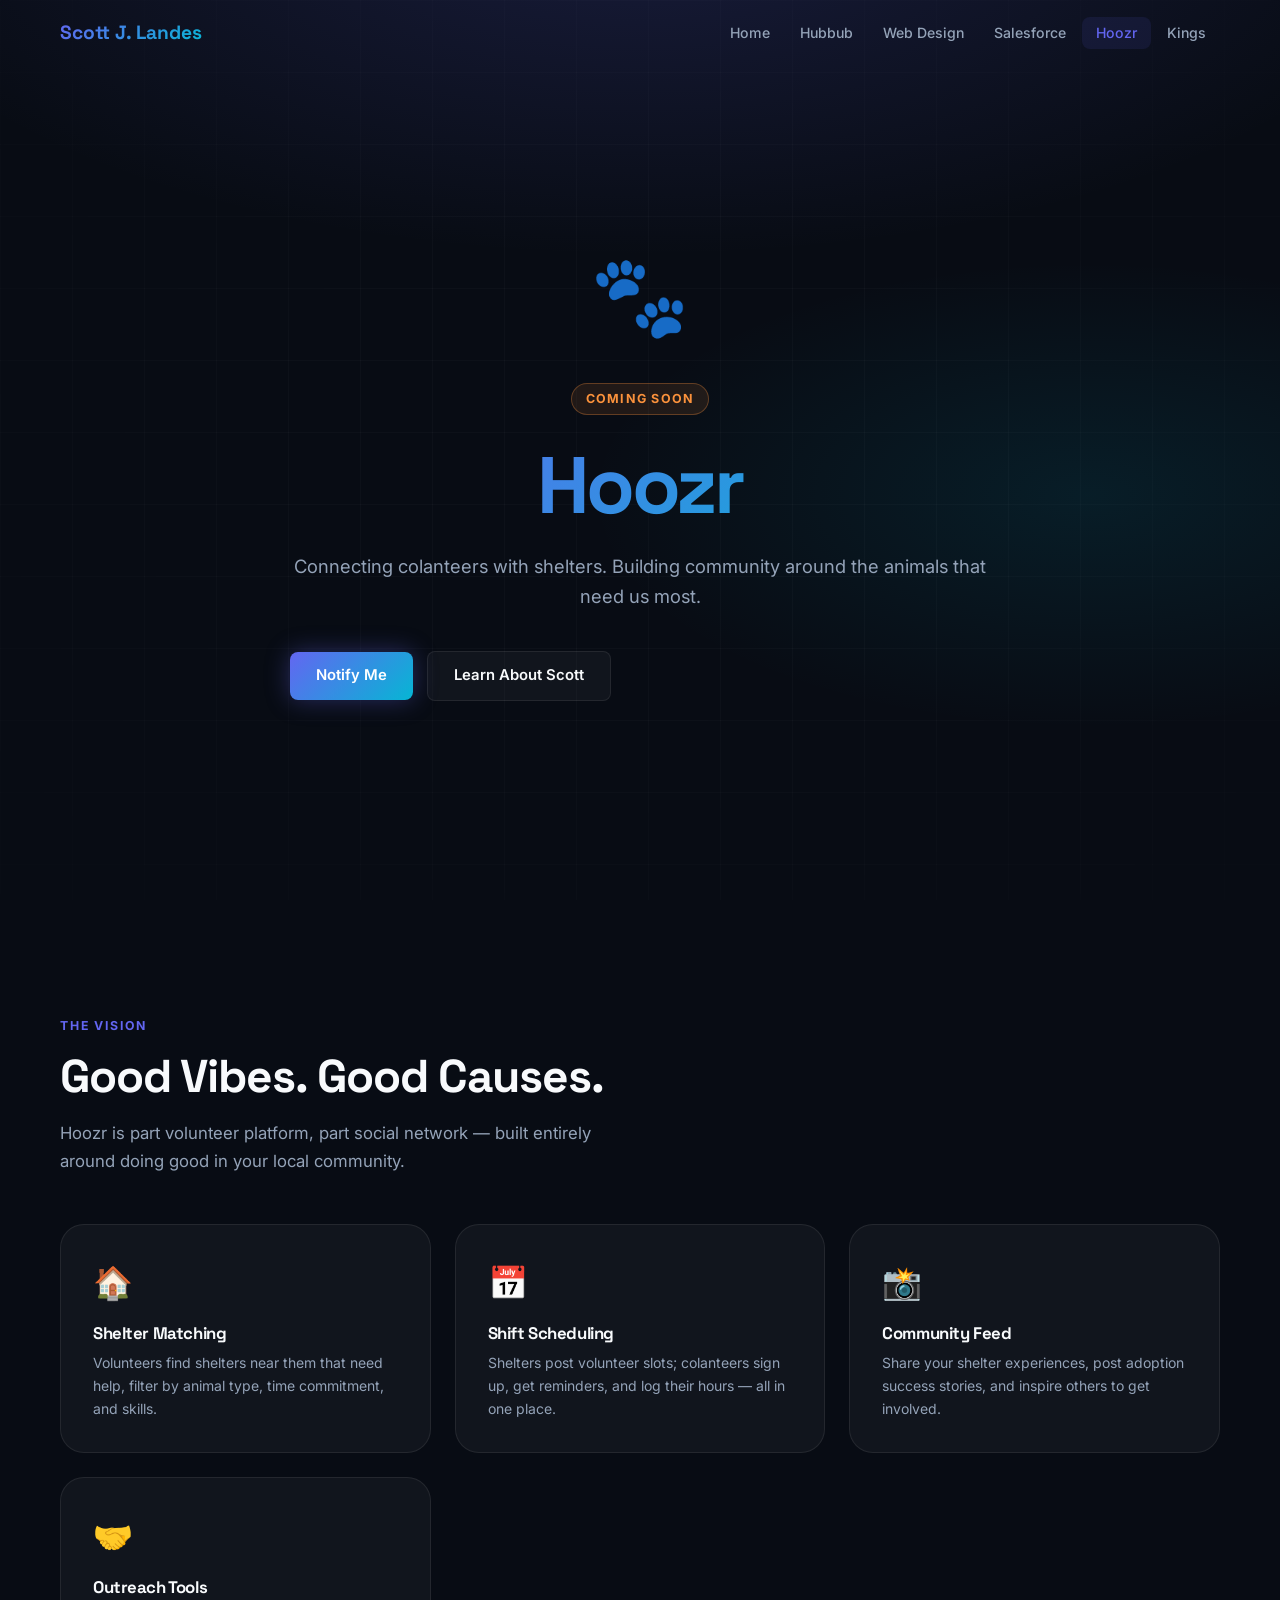
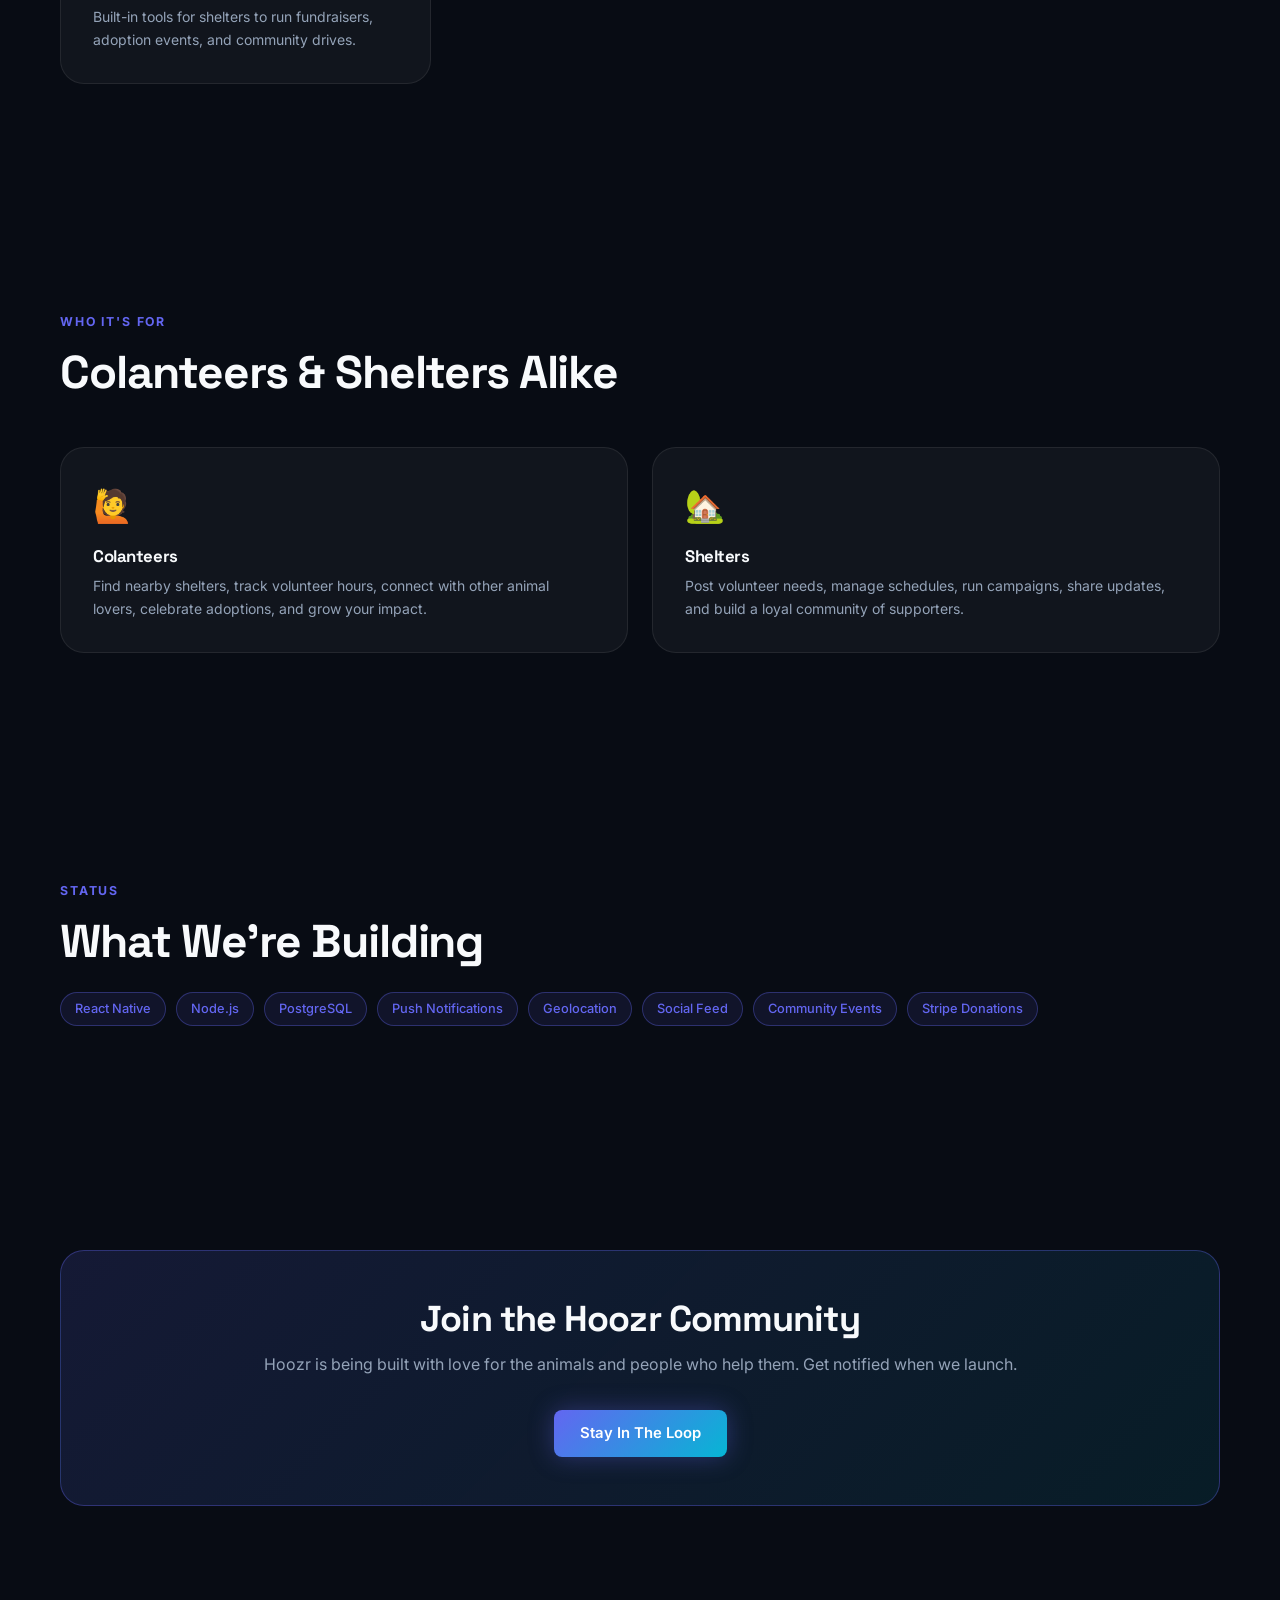
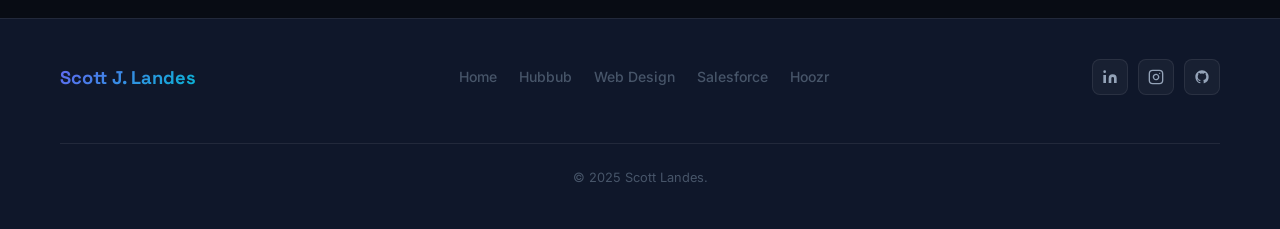
==== pages/hoozr.html @ 609d3012 "Initial commit: portfolio site with CNAME for scottljlandes.com Co-Authored-By: Claude Sonnet 4.6 <n" ====
<!DOCTYPE html>
<html lang="en">
<head>
  <meta charset="UTF-8" />
  <meta name="viewport" content="width=device-width, initial-scale=1.0" />

  <!-- Primary Meta -->
  <title>Hoozr | Community Outreach App | Coming Soon | Scott Landes</title>
  <meta name="description" content="Hoozr is a community platform in development connecting volunteers with animal shelters and building social networks around local outreach." />
  <meta name="author" content="Scott Landes" />
  <link rel="canonical" href="https://scottjlandes.com/pages/hoozr.html" />

  <!-- Open Graph -->
  <meta property="og:type" content="website" />
  <meta property="og:url" content="https://scottjlandes.com/pages/hoozr.html" />
  <meta property="og:title" content="Hoozr | Community Outreach App | Coming Soon | Scott Landes" />
  <meta property="og:description" content="Hoozr is a community platform in development connecting volunteers with animal shelters and building social networks around local outreach." />
  <meta property="og:site_name" content="Scott J. Landes" />

  <!-- Twitter Card -->
  <meta name="twitter:card" content="summary_large_image" />
  <meta name="twitter:title" content="Hoozr | Community Outreach App | Coming Soon | Scott Landes" />
  <meta name="twitter:description" content="Hoozr is a community platform in development connecting volunteers with animal shelters and building social networks around local outreach." />

  <!-- Schema.org Person JSON-LD -->
  <script type="application/ld+json">
  {
    "@context": "https://schema.org",
    "@type": "Person",
    "name": "Scott Landes",
    "jobTitle": "Software Engineer & Web Designer",
    "url": "https://scottjlandes.com",
    "address": {
      "@type": "PostalAddress",
      "addressLocality": "Bend",
      "addressRegion": "OR",
      "addressCountry": "US"
    },
    "sameAs": [
      "https://www.linkedin.com/in/scott-and-vega",
      "https://www.instagram.com/scottnvega/"
    ]
  }
  </script>

  <!-- Fonts -->
  <link rel="preconnect" href="https://fonts.googleapis.com" />
  <link rel="preconnect" href="https://fonts.gstatic.com" crossorigin />
  <link href="https://fonts.googleapis.com/css2?family=Inter:wght@400;500;600&family=Space+Grotesk:wght@700;800&display=swap" rel="stylesheet" />

  <!-- Styles -->
  <link rel="stylesheet" href="../css/styles.css" />
</head>

<body>

  <!-- ============================================================
       Navigation
  ============================================================ -->
  <header>
    <nav class="nav" aria-label="Main navigation">
      <div class="container">
        <div class="nav__inner">
          <a href="../index.html" class="nav__logo" aria-label="Scott J. Landes — Home">Scott J. Landes</a>

          <ul class="nav__links" role="list">
            <li><a href="../index.html" class="nav__link">Home</a></li>
            <li><a href="hubbub.html" class="nav__link">Hubbub</a></li>
            <li><a href="web-design.html" class="nav__link">Web Design</a></li>
            <li><a href="salesforce.html" class="nav__link">Salesforce</a></li>
            <li><a href="hoozr.html" class="nav__link active" aria-current="page">Hoozr</a></li>
            <li><a href="kings.html" class="nav__link">Kings</a></li>
          </ul>

          <button class="nav__ham" aria-label="Open mobile menu" aria-expanded="false">
            <span></span>
            <span></span>
            <span></span>
          </button>
        </div>
      </div>
    </nav>

    <!-- Mobile overlay menu -->
    <div class="nav__mobile" aria-hidden="true">
      <a href="../index.html" class="nav__mobile-link">Home</a>
      <a href="hubbub.html" class="nav__mobile-link">Hubbub</a>
      <a href="web-design.html" class="nav__mobile-link">Web Design</a>
      <a href="salesforce.html" class="nav__mobile-link">Salesforce</a>
      <a href="hoozr.html" class="nav__mobile-link">Hoozr</a>
      <a href="kings.html" class="nav__mobile-link">Kings</a>
    </div>
  </header>

  <main>

    <!-- ============================================================
         Coming Soon Hero
    ============================================================ -->
    <section class="cs-hero" aria-label="Hoozr — Coming Soon">
      <div class="hero__bg"></div>
      <div class="hero__grid"></div>

      <div class="container">
        <div class="cs-hero__content reveal">
          <div class="cs-hero__logo" aria-hidden="true">🐾</div>
          <p class="cs-hero__tag">Coming Soon</p>
          <h1 class="cs-hero__title gradient-text">Hoozr</h1>
          <p class="cs-hero__desc">Connecting colanteers with shelters. Building community around the animals that need us most.</p>
          <div class="hero__actions">
            <a href="mailto:scottandvega@gmail.com?subject=Hoozr%20Notify%20Me" class="btn btn-primary">Notify Me</a>
            <a href="../index.html" class="btn btn-ghost">Learn About Scott</a>
          </div>
        </div>
      </div>
    </section>

    <!-- ============================================================
         The Mission
    ============================================================ -->
    <section aria-labelledby="hoozr-vision-title">
      <div class="container">
        <p class="label reveal">The Vision</p>
        <h2 class="section-title reveal reveal-d1" id="hoozr-vision-title">Good Vibes. Good Causes.</h2>
        <p class="section-desc reveal reveal-d2">Hoozr is part volunteer platform, part social network — built entirely around doing good in your local community.</p>

        <div class="feature-grid">

          <div class="card reveal reveal-d1">
            <div class="feature-card__icon" aria-hidden="true">🏠</div>
            <h3 class="feature-card__title">Shelter Matching</h3>
            <p class="feature-card__desc">Volunteers find shelters near them that need help, filter by animal type, time commitment, and skills.</p>
          </div>

          <div class="card reveal reveal-d2">
            <div class="feature-card__icon" aria-hidden="true">📅</div>
            <h3 class="feature-card__title">Shift Scheduling</h3>
            <p class="feature-card__desc">Shelters post volunteer slots; colanteers sign up, get reminders, and log their hours — all in one place.</p>
          </div>

          <div class="card reveal reveal-d3">
            <div class="feature-card__icon" aria-hidden="true">📸</div>
            <h3 class="feature-card__title">Community Feed</h3>
            <p class="feature-card__desc">Share your shelter experiences, post adoption success stories, and inspire others to get involved.</p>
          </div>

          <div class="card reveal reveal-d4">
            <div class="feature-card__icon" aria-hidden="true">🤝</div>
            <h3 class="feature-card__title">Outreach Tools</h3>
            <p class="feature-card__desc">Built-in tools for shelters to run fundraisers, adoption events, and community drives.</p>
          </div>

        </div>
      </div>
    </section>

    <!-- ============================================================
         Built For
    ============================================================ -->
    <section aria-labelledby="hoozr-audience-title">
      <div class="container">
        <p class="label reveal">Who It's For</p>
        <h2 class="section-title reveal reveal-d1" id="hoozr-audience-title">Colanteers &amp; Shelters Alike</h2>

        <div class="feature-grid">

          <div class="card reveal reveal-d2">
            <div class="feature-card__icon" aria-hidden="true">🙋</div>
            <h3 class="feature-card__title">Colanteers</h3>
            <p class="feature-card__desc">Find nearby shelters, track volunteer hours, connect with other animal lovers, celebrate adoptions, and grow your impact.</p>
          </div>

          <div class="card reveal reveal-d3">
            <div class="feature-card__icon" aria-hidden="true">🏡</div>
            <h3 class="feature-card__title">Shelters</h3>
            <p class="feature-card__desc">Post volunteer needs, manage schedules, run campaigns, share updates, and build a loyal community of supporters.</p>
          </div>

        </div>
      </div>
    </section>

    <!-- ============================================================
         In Development
    ============================================================ -->
    <section aria-labelledby="hoozr-dev-title">
      <div class="container">
        <p class="label reveal">Status</p>
        <h2 class="section-title reveal reveal-d1" id="hoozr-dev-title">What We're Building</h2>

        <div class="tags reveal reveal-d2" aria-label="Technologies used in Hoozr">
          <span class="tag">React Native</span>
          <span class="tag">Node.js</span>
          <span class="tag">PostgreSQL</span>
          <span class="tag">Push Notifications</span>
          <span class="tag">Geolocation</span>
          <span class="tag">Social Feed</span>
          <span class="tag">Community Events</span>
          <span class="tag">Stripe Donations</span>
        </div>
      </div>
    </section>

    <!-- ============================================================
         CTA
    ============================================================ -->
    <section aria-label="Get notified about Hoozr">
      <div class="container">
        <div class="cta-banner reveal">
          <h2 class="cta-banner__title">Join the Hoozr Community</h2>
          <p class="cta-banner__desc">Hoozr is being built with love for the animals and people who help them. Get notified when we launch.</p>
          <a href="mailto:scottandvega@gmail.com?subject=Hoozr%20Beta%20Interest" class="btn btn-primary">Stay In The Loop</a>
        </div>
      </div>
    </section>

  </main>

  <!-- ============================================================
       Footer
  ============================================================ -->
  <footer class="footer">
    <div class="container">
      <div class="footer__inner">

        <a href="../index.html" class="footer__logo" aria-label="Scott J. Landes — Back to home">Scott J. Landes</a>

        <nav class="footer__nav" aria-label="Footer navigation">
          <a href="../index.html">Home</a>
          <a href="hubbub.html">Hubbub</a>
          <a href="web-design.html">Web Design</a>
          <a href="salesforce.html">Salesforce</a>
          <a href="hoozr.html">Hoozr</a>
        </nav>

        <div class="footer__social">
          <!-- LinkedIn -->
          <a href="https://www.linkedin.com/in/scott-and-vega" target="_blank" rel="noopener noreferrer" aria-label="Scott Landes on LinkedIn">
            <svg width="16" height="16" viewBox="0 0 24 24" fill="currentColor" aria-hidden="true">
              <path d="M16 8a6 6 0 0 1 6 6v7h-4v-7a2 2 0 0 0-2-2 2 2 0 0 0-2 2v7h-4v-7a6 6 0 0 1 6-6z"/>
              <rect x="2" y="9" width="4" height="12"/>
              <circle cx="4" cy="4" r="2"/>
            </svg>
          </a>

          <!-- Instagram -->
          <a href="https://www.instagram.com/scottnvega/" target="_blank" rel="noopener noreferrer" aria-label="Scott Landes on Instagram">
            <svg width="16" height="16" viewBox="0 0 24 24" fill="none" stroke="currentColor" stroke-width="2" stroke-linecap="round" stroke-linejoin="round" aria-hidden="true">
              <rect x="2" y="2" width="20" height="20" rx="5" ry="5"/>
              <path d="M16 11.37A4 4 0 1 1 12.63 8 4 4 0 0 1 16 11.37z"/>
              <line x1="17.5" y1="6.5" x2="17.51" y2="6.5"/>
            </svg>
          </a>

          <!-- GitHub -->
          <a href="https://github.com" target="_blank" rel="noopener noreferrer" aria-label="Scott Landes on GitHub">
            <svg width="16" height="16" viewBox="0 0 24 24" fill="currentColor" aria-hidden="true">
              <path d="M12 2C6.477 2 2 6.484 2 12.017c0 4.425 2.865 8.18 6.839 9.504.5.092.682-.217.682-.483 0-.237-.008-.868-.013-1.703-2.782.605-3.369-1.343-3.369-1.343-.454-1.158-1.11-1.466-1.11-1.466-.908-.62.069-.608.069-.608 1.003.07 1.531 1.032 1.531 1.032.892 1.53 2.341 1.088 2.91.832.092-.647.35-1.088.636-1.338-2.22-.253-4.555-1.113-4.555-4.951 0-1.093.39-1.988 1.029-2.688-.103-.253-.446-1.272.098-2.65 0 0 .84-.27 2.75 1.026A9.564 9.564 0 0 1 12 6.844a9.59 9.59 0 0 1 2.504.337c1.909-1.296 2.747-1.027 2.747-1.027.546 1.379.202 2.398.1 2.651.64.7 1.028 1.595 1.028 2.688 0 3.848-2.339 4.695-4.566 4.943.359.309.678.92.678 1.855 0 1.338-.012 2.419-.012 2.747 0 .268.18.58.688.482A10.02 10.02 0 0 0 22 12.017C22 6.484 17.522 2 12 2z"/>
            </svg>
          </a>
        </div>

        <p class="footer__copy">© 2025 Scott Landes.</p>

      </div>
    </div>
  </footer>

  <!-- Scripts -->
  <script src="../js/main.js" defer></script>

</body>
</html>
---- css/styles.css ----
/* ============================================================
   ScottJLandes.com — Main Stylesheet
   Mobile-first, CSS custom properties, no frameworks
   ============================================================ */

/* ---- Custom Properties ----------------------------------- */
:root {
  --bg:         #080c14;
  --bg-surface: #0f172a;
  --bg-card:    rgba(255,255,255,0.04);
  --bg-card-h:  rgba(255,255,255,0.07);

  --accent:     #6366f1;
  --accent-2:   #06b6d4;
  --gradient:   linear-gradient(135deg, #6366f1 0%, #06b6d4 100%);

  --text:       #f8fafc;
  --text-2:     #94a3b8;
  --text-muted: #475569;

  --border:     rgba(255,255,255,0.08);
  --border-a:   rgba(99,102,241,0.35);

  --font-body:  'Inter', -apple-system, BlinkMacSystemFont, sans-serif;
  --font-head:  'Space Grotesk', var(--font-body);

  --r-sm:  0.5rem;
  --r-md:  1rem;
  --r-lg:  1.5rem;

  --shadow-card: 0 8px 32px rgba(0,0,0,0.45);
  --shadow-glow: 0 0 48px rgba(99,102,241,0.18);

  --ease: cubic-bezier(0.4,0,0.2,1);
}

/* ---- Reset ------------------------------------------------ */
*, *::before, *::after { box-sizing: border-box; margin: 0; padding: 0; }

html { scroll-behavior: smooth; -webkit-text-size-adjust: 100%; }

body {
  font-family: var(--font-body);
  background: var(--bg);
  color: var(--text);
  line-height: 1.6;
  overflow-x: hidden;
  -webkit-font-smoothing: antialiased;
}

img, video { max-width: 100%; height: auto; display: block; }
a { color: inherit; text-decoration: none; }
ul { list-style: none; }
button { font-family: inherit; cursor: pointer; border: none; background: none; }

/* ---- Typography ------------------------------------------ */
h1,h2,h3,h4,h5,h6 {
  font-family: var(--font-head);
  line-height: 1.15;
  letter-spacing: -0.025em;
}

.gradient-text {
  background: var(--gradient);
  -webkit-background-clip: text;
  -webkit-text-fill-color: transparent;
  background-clip: text;
}

/* ---- Layout ---------------------------------------------- */
.container {
  width: min(1160px, 100% - 2.5rem);
  margin-inline: auto;
}

section { padding: clamp(4rem,10vw,7rem) 0; }

/* ---- Navigation ------------------------------------------ */
.nav {
  position: fixed;
  inset: 0 0 auto;
  z-index: 100;
  padding: 1.125rem 0;
  transition: background 0.3s var(--ease), border-color 0.3s var(--ease);
  border-bottom: 1px solid transparent;
}

.nav.scrolled {
  background: rgba(8,12,20,0.88);
  backdrop-filter: blur(18px);
  -webkit-backdrop-filter: blur(18px);
  border-bottom-color: var(--border);
}

.nav__inner {
  display: flex;
  align-items: center;
  justify-content: space-between;
  gap: 1.5rem;
}

.nav__logo {
  font-family: var(--font-head);
  font-size: 1.2rem;
  font-weight: 700;
  background: var(--gradient);
  -webkit-background-clip: text;
  -webkit-text-fill-color: transparent;
  background-clip: text;
  flex-shrink: 0;
}

.nav__links {
  display: flex;
  align-items: center;
  gap: 0.125rem;
}

.nav__link {
  padding: 0.45rem 0.875rem;
  border-radius: var(--r-sm);
  font-size: 0.88rem;
  font-weight: 500;
  color: var(--text-2);
  transition: color 0.15s, background 0.15s;
}

.nav__link:hover { color: var(--text); background: rgba(255,255,255,0.06); }
.nav__link.active { color: var(--accent); background: rgba(99,102,241,0.1); }

/* Hamburger */
.nav__ham {
  display: none;
  flex-direction: column;
  gap: 5px;
  padding: 0.5rem;
  border-radius: var(--r-sm);
  transition: background 0.15s;
}
.nav__ham:hover { background: rgba(255,255,255,0.06); }
.nav__ham span {
  display: block;
  width: 22px;
  height: 2px;
  background: var(--text);
  border-radius: 2px;
  transition: transform 0.3s var(--ease), opacity 0.3s;
}
.nav__ham.open span:nth-child(1) { transform: translateY(7px) rotate(45deg); }
.nav__ham.open span:nth-child(2) { opacity: 0; transform: scaleX(0); }
.nav__ham.open span:nth-child(3) { transform: translateY(-7px) rotate(-45deg); }

/* Mobile menu overlay */
.nav__mobile {
  position: fixed;
  inset: 0;
  z-index: 99;
  background: rgba(8,12,20,0.97);
  display: flex;
  flex-direction: column;
  align-items: center;
  justify-content: center;
  gap: 2rem;
  opacity: 0;
  pointer-events: none;
  transition: opacity 0.3s var(--ease);
}
.nav__mobile.open { opacity: 1; pointer-events: all; }
.nav__mobile-link {
  font-family: var(--font-head);
  font-size: 2.25rem;
  font-weight: 700;
  color: var(--text-2);
  transition: color 0.15s;
}
.nav__mobile-link:hover { color: var(--text); }

/* ---- Hero ------------------------------------------------- */
.hero {
  min-height: 100svh;
  display: flex;
  align-items: center;
  position: relative;
  overflow: hidden;
  padding-top: 5rem;
}

.hero__bg {
  position: absolute;
  inset: 0;
  background:
    radial-gradient(ellipse 90% 55% at 50% -10%, rgba(99,102,241,0.18) 0%, transparent 70%),
    radial-gradient(ellipse 60% 40% at 85% 55%, rgba(6,182,212,0.1) 0%, transparent 65%);
  z-index: 0;
}

.hero__grid {
  position: absolute;
  inset: 0;
  background-image:
    linear-gradient(rgba(255,255,255,0.025) 1px, transparent 1px),
    linear-gradient(90deg, rgba(255,255,255,0.025) 1px, transparent 1px);
  background-size: 72px 72px;
  mask-image: radial-gradient(ellipse 85% 85% at 50% 50%, black 30%, transparent 100%);
  -webkit-mask-image: radial-gradient(ellipse 85% 85% at 50% 50%, black 30%, transparent 100%);
  z-index: 0;
}

.hero__content {
  position: relative;
  z-index: 1;
  max-width: 760px;
}

.hero__badge {
  display: inline-flex;
  align-items: center;
  gap: 0.5rem;
  padding: 0.35rem 0.875rem;
  border-radius: 100px;
  border: 1px solid var(--border-a);
  background: rgba(99,102,241,0.1);
  color: var(--accent);
  font-size: 0.82rem;
  font-weight: 600;
  margin-bottom: 1.625rem;
}

.hero__badge-dot {
  width: 6px;
  height: 6px;
  border-radius: 50%;
  background: var(--accent);
  animation: dot-pulse 2.2s ease-in-out infinite;
}

@keyframes dot-pulse {
  0%,100% { opacity:1; transform:scale(1); }
  50%      { opacity:.4; transform:scale(.7); }
}

.hero__title {
  font-size: clamp(2.75rem, 8vw, 5.75rem);
  font-weight: 800;
  line-height: 1.04;
  letter-spacing: -0.04em;
  margin-bottom: 1.375rem;
}

.hero__subtitle {
  font-size: clamp(1rem, 2.2vw, 1.25rem);
  color: var(--text-2);
  max-width: 520px;
  margin-bottom: 2.5rem;
  line-height: 1.65;
  font-weight: 400;
}

.hero__actions {
  display: flex;
  flex-wrap: wrap;
  gap: 0.875rem;
  align-items: center;
}

.hero__scroll {
  position: absolute;
  bottom: 2.5rem;
  left: 50%;
  transform: translateX(-50%);
  display: flex;
  flex-direction: column;
  align-items: center;
  gap: 0.5rem;
  color: var(--text-muted);
  font-size: 0.75rem;
  font-weight: 500;
  letter-spacing: 0.1em;
  text-transform: uppercase;
  animation: hero-scroll 2.5s ease-in-out infinite;
  z-index: 1;
}

.hero__scroll svg { animation: bounce 2s ease-in-out infinite; }

@keyframes bounce {
  0%,100% { transform:translateY(0); }
  50%      { transform:translateY(5px); }
}

/* ---- Buttons --------------------------------------------- */
.btn {
  display: inline-flex;
  align-items: center;
  gap: 0.5rem;
  padding: 0.75rem 1.625rem;
  border-radius: var(--r-sm);
  font-size: 0.93rem;
  font-weight: 600;
  transition: transform 0.2s var(--ease), box-shadow 0.2s var(--ease), background 0.2s;
  white-space: nowrap;
}

.btn-primary {
  background: var(--gradient);
  color: #fff;
  box-shadow: 0 0 24px rgba(99,102,241,0.35);
}
.btn-primary:hover {
  transform: translateY(-2px);
  box-shadow: 0 6px 36px rgba(99,102,241,0.5);
}

.btn-ghost {
  background: var(--bg-card);
  color: var(--text);
  border: 1px solid var(--border);
}
.btn-ghost:hover {
  background: var(--bg-card-h);
  border-color: rgba(255,255,255,0.15);
  transform: translateY(-2px);
}

/* ---- Section Labels -------------------------------------- */
.label {
  display: inline-block;
  font-size: 0.77rem;
  font-weight: 700;
  text-transform: uppercase;
  letter-spacing: 0.15em;
  color: var(--accent);
  margin-bottom: 0.875rem;
}

.section-title {
  font-size: clamp(1.875rem, 4vw, 2.875rem);
  font-weight: 800;
  margin-bottom: 1rem;
}

.section-desc {
  font-size: 1.05rem;
  color: var(--text-2);
  max-width: 540px;
  line-height: 1.7;
}

/* ---- Cards ----------------------------------------------- */
.card {
  background: var(--bg-card);
  border: 1px solid var(--border);
  border-radius: var(--r-lg);
  padding: 2rem;
  transition: border-color 0.3s, transform 0.3s var(--ease), box-shadow 0.3s var(--ease);
  position: relative;
  overflow: hidden;
}

.card::after {
  content: '';
  position: absolute;
  inset: 0;
  border-radius: inherit;
  opacity: 0;
  transition: opacity 0.3s;
  background: radial-gradient(circle at var(--mx,50%) var(--my,50%), rgba(99,102,241,0.09), transparent 65%);
  pointer-events: none;
}

.card:hover {
  border-color: var(--border-a);
  transform: translateY(-5px);
  box-shadow: var(--shadow-card), var(--shadow-glow);
}
.card:hover::after { opacity: 1; }

/* ---- Project Cards --------------------------------------- */
.projects-grid {
  display: grid;
  grid-template-columns: repeat(auto-fit, minmax(270px, 1fr));
  gap: 1.375rem;
  margin-top: 3rem;
}

.proj-card { cursor: pointer; }

.proj-card__icon {
  width: 52px;
  height: 52px;
  border-radius: var(--r-md);
  display: flex;
  align-items: center;
  justify-content: center;
  font-size: 1.6rem;
  margin-bottom: 1.25rem;
  background: var(--bg-surface);
  border: 1px solid var(--border);
}

.proj-card__badge {
  position: absolute;
  top: 1.125rem;
  right: 1.125rem;
  padding: 0.22rem 0.6rem;
  border-radius: 100px;
  font-size: 0.68rem;
  font-weight: 700;
  text-transform: uppercase;
  letter-spacing: 0.05em;
}
.badge-soon { background: rgba(251,146,60,.14); color: #fb923c; border: 1px solid rgba(251,146,60,.25); }
.badge-live { background: rgba(34,197,94,.14);  color: #22c55e; border: 1px solid rgba(34,197,94,.25); }

.proj-card__title { font-size: 1.2rem; font-weight: 700; margin-bottom: 0.5rem; }
.proj-card__desc  { font-size: 0.87rem; color: var(--text-2); line-height: 1.65; margin-bottom: 1.375rem; }

.proj-card__link {
  display: inline-flex;
  align-items: center;
  gap: 0.35rem;
  font-size: 0.85rem;
  font-weight: 600;
  color: var(--accent);
  transition: gap 0.15s;
}
.proj-card:hover .proj-card__link { gap: 0.625rem; }

/* ---- Skills Grid ----------------------------------------- */
.skills-grid {
  display: grid;
  grid-template-columns: repeat(auto-fill, minmax(195px, 1fr));
  gap: 0.875rem;
  margin-top: 2.5rem;
}

.skill-chip {
  display: flex;
  align-items: center;
  gap: 0.75rem;
  padding: 0.875rem 1.125rem;
  background: var(--bg-card);
  border: 1px solid var(--border);
  border-radius: var(--r-sm);
  font-size: 0.875rem;
  font-weight: 500;
  transition: border-color 0.15s, background 0.15s;
}
.skill-chip:hover { border-color: var(--border-a); background: rgba(99,102,241,0.07); }
.skill-chip__icon { font-size: 1.25rem; }

/* ---- Experience ------------------------------------------ */
.experience-list { display: flex; flex-direction: column; gap: 0; margin-top: 2.5rem; }

.exp-item {
  display: grid;
  grid-template-columns: 140px 1fr;
  gap: 1.5rem;
  padding: 2rem 0;
  border-bottom: 1px solid var(--border);
  transition: background 0.2s;
}
.exp-item:first-child { border-top: 1px solid var(--border); }

.exp-item__period {
  font-size: 0.82rem;
  color: var(--text-muted);
  font-weight: 500;
  padding-top: 0.2rem;
  white-space: nowrap;
}

.exp-item__role     { font-size: 1.05rem; font-weight: 700; margin-bottom: 0.2rem; }
.exp-item__company  { color: var(--accent); font-weight: 600; font-size: 0.875rem; margin-bottom: 0.75rem; }
.exp-item__bullets  { color: var(--text-2); font-size: 0.875rem; line-height: 1.7; }

.exp-item__bullets li { padding-left: 1rem; position: relative; }
.exp-item__bullets li::before {
  content: '▸';
  position: absolute;
  left: 0;
  color: var(--accent);
  font-size: 0.75rem;
}

/* ---- About ----------------------------------------------- */
.about-grid {
  display: grid;
  grid-template-columns: 1fr 1fr;
  gap: 5rem;
  align-items: center;
}

.about-stats {
  display: grid;
  grid-template-columns: 1fr 1fr;
  gap: 1rem;
  margin-top: 2rem;
}

.stat {
  padding: 1.375rem;
  background: var(--bg-card);
  border: 1px solid var(--border);
  border-radius: var(--r-md);
  text-align: center;
}
.stat__num {
  font-family: var(--font-head);
  font-size: 2.25rem;
  font-weight: 800;
  background: var(--gradient);
  -webkit-background-clip: text;
  -webkit-text-fill-color: transparent;
  background-clip: text;
  line-height: 1;
  margin-bottom: 0.375rem;
}
.stat__label { font-size: 0.78rem; color: var(--text-muted); font-weight: 500; }

.about-visual {
  position: relative;
  aspect-ratio: 1;
  max-width: 420px;
  margin-inline: auto;
}

.about-visual__bg {
  position: absolute;
  inset: 0;
  background: var(--gradient);
  border-radius: var(--r-xl, 2rem);
  opacity: 0.12;
  filter: blur(40px);
}

.about-visual__card {
  position: absolute;
  background: var(--bg-card);
  border: 1px solid var(--border);
  border-radius: var(--r-lg);
  padding: 1.25rem 1.5rem;
  font-size: 0.875rem;
}

.about-visual__card--main {
  inset: 10% 10%;
  display: flex;
  flex-direction: column;
  align-items: center;
  justify-content: center;
  gap: 0.75rem;
  font-family: var(--font-head);
  font-weight: 700;
  font-size: 1.1rem;
  text-align: center;
  border-color: var(--border-a);
}

/* ---- Coming Soon (Hubbub/Hoozr) -------------------------- */
.cs-hero {
  min-height: 100svh;
  display: flex;
  align-items: center;
  justify-content: center;
  text-align: center;
  position: relative;
  overflow: hidden;
  padding: 6rem 0 4rem;
}

.cs-hero__content { position: relative; z-index: 1; max-width: 700px; margin-inline: auto; }
.cs-hero__logo { font-size: 5rem; margin-bottom: 1.5rem; }
.cs-hero__tag {
  display: inline-block;
  padding: 0.3rem 0.875rem;
  border-radius: 100px;
  border: 1px solid rgba(251,146,60,0.3);
  background: rgba(251,146,60,0.1);
  color: #fb923c;
  font-size: 0.78rem;
  font-weight: 700;
  text-transform: uppercase;
  letter-spacing: 0.1em;
  margin-bottom: 1.5rem;
}

.cs-hero__title { font-size: clamp(3rem,8vw,5rem); font-weight: 800; letter-spacing: -0.04em; margin-bottom: 1.25rem; }
.cs-hero__desc  { font-size: 1.15rem; color: var(--text-2); margin-bottom: 2.5rem; line-height: 1.65; }

/* ---- Page Hero (non-home pages) -------------------------- */
.page-hero {
  padding: 8rem 0 4rem;
  border-bottom: 1px solid var(--border);
  position: relative;
  overflow: hidden;
}

.page-hero__bg {
  position: absolute;
  inset: 0;
  background:
    radial-gradient(ellipse 70% 60% at 30% -20%, rgba(99,102,241,0.15) 0%, transparent 65%),
    radial-gradient(ellipse 50% 40% at 80% 60%, rgba(6,182,212,0.08) 0%, transparent 60%);
}

.page-hero__content { position: relative; z-index: 1; }
.page-hero__title { font-size: clamp(2.5rem,6vw,4.5rem); font-weight: 800; letter-spacing: -0.04em; margin-bottom: 1rem; }
.page-hero__desc  { font-size: 1.1rem; color: var(--text-2); max-width: 560px; line-height: 1.7; }

/* ---- Feature List ---------------------------------------- */
.feature-grid {
  display: grid;
  grid-template-columns: repeat(auto-fit, minmax(280px, 1fr));
  gap: 1.5rem;
  margin-top: 3rem;
}

.feature-card__icon { font-size: 2rem; margin-bottom: 1rem; }
.feature-card__title { font-size: 1.05rem; font-weight: 700; margin-bottom: 0.5rem; }
.feature-card__desc  { font-size: 0.875rem; color: var(--text-2); line-height: 1.65; }

/* ---- Process Steps --------------------------------------- */
.steps { display: flex; flex-direction: column; gap: 0; counter-reset: step; margin-top: 2.5rem; }

.step {
  display: grid;
  grid-template-columns: 2.5rem 1fr;
  gap: 1.25rem;
  padding: 1.5rem 0;
  border-bottom: 1px solid var(--border);
  counter-increment: step;
}
.step:first-child { border-top: 1px solid var(--border); }

.step::before {
  content: counter(step, decimal-leading-zero);
  font-family: var(--font-head);
  font-size: 0.875rem;
  font-weight: 700;
  color: var(--accent);
  padding-top: 0.125rem;
}

.step__title { font-size: 1rem; font-weight: 700; margin-bottom: 0.375rem; }
.step__desc  { font-size: 0.875rem; color: var(--text-2); line-height: 1.65; }

/* ---- Tag Pills ------------------------------------------- */
.tags { display: flex; flex-wrap: wrap; gap: 0.625rem; margin-top: 1.5rem; }
.tag {
  padding: 0.35rem 0.875rem;
  border-radius: 100px;
  font-size: 0.8rem;
  font-weight: 500;
  background: rgba(99,102,241,0.1);
  border: 1px solid var(--border-a);
  color: var(--accent);
}

/* ---- CTA Banner ------------------------------------------ */
.cta-banner {
  background: linear-gradient(135deg, rgba(99,102,241,0.15) 0%, rgba(6,182,212,0.1) 100%);
  border: 1px solid var(--border-a);
  border-radius: var(--r-lg);
  padding: 3rem;
  text-align: center;
}

.cta-banner__title { font-size: clamp(1.5rem,3vw,2.25rem); font-weight: 800; margin-bottom: 0.75rem; }
.cta-banner__desc  { font-size: 1rem; color: var(--text-2); margin-bottom: 2rem; }

/* ---- Scroll Reveal --------------------------------------- */
.reveal {
  opacity: 0;
  transform: translateY(28px);
  transition: opacity 0.65s var(--ease), transform 0.65s var(--ease);
}
.reveal.in { opacity: 1; transform: translateY(0); }
.reveal-d1 { transition-delay: 0.1s; }
.reveal-d2 { transition-delay: 0.2s; }
.reveal-d3 { transition-delay: 0.3s; }
.reveal-d4 { transition-delay: 0.4s; }

/* ---- Footer ---------------------------------------------- */
.footer {
  padding: 2.5rem 0;
  border-top: 1px solid var(--border);
  background: var(--bg-surface);
}

.footer__inner {
  display: flex;
  align-items: center;
  justify-content: space-between;
  flex-wrap: wrap;
  gap: 1.5rem;
}

.footer__logo {
  font-family: var(--font-head);
  font-size: 1.15rem;
  font-weight: 700;
  background: var(--gradient);
  -webkit-background-clip: text;
  -webkit-text-fill-color: transparent;
  background-clip: text;
}

.footer__nav { display: flex; gap: 1.375rem; flex-wrap: wrap; }
.footer__nav a { color: var(--text-muted); font-size: 0.875rem; font-weight: 500; transition: color 0.15s; }
.footer__nav a:hover { color: var(--text); }

.footer__social { display: flex; gap: 0.625rem; }
.footer__social a {
  width: 36px; height: 36px;
  border-radius: var(--r-sm);
  background: var(--bg-card);
  border: 1px solid var(--border);
  display: flex; align-items: center; justify-content: center;
  color: var(--text-2);
  font-size: 0.9rem;
  transition: border-color 0.15s, color 0.15s, transform 0.2s;
}
.footer__social a:hover { border-color: var(--border-a); color: var(--accent); transform: translateY(-2px); }

.footer__copy {
  width: 100%;
  text-align: center;
  padding-top: 1.5rem;
  margin-top: 1.5rem;
  border-top: 1px solid var(--border);
  font-size: 0.8rem;
  color: var(--text-muted);
}

/* ---- Divider --------------------------------------------- */
.divider { height: 1px; background: var(--border); margin: 1rem 0; }

/* ---- Responsive ------------------------------------------ */
@media (max-width: 900px) {
  .about-grid { grid-template-columns: 1fr; gap: 3rem; }
  .about-visual { max-width: 320px; }
}

@media (max-width: 768px) {
  .nav__links { display: none; }
  .nav__ham   { display: flex; }

  .exp-item { grid-template-columns: 1fr; gap: 0.5rem; }
  .exp-item__period { font-size: 0.78rem; }
}

@media (max-width: 520px) {
  .hero__actions { flex-direction: column; align-items: flex-start; }
  .hero__actions .btn { width: 100%; justify-content: center; }
  .about-stats { grid-template-columns: 1fr 1fr; }
  .cta-banner { padding: 2rem 1.5rem; }
  .footer__inner { flex-direction: column; align-items: flex-start; }
  .footer__nav { display: none; }
}
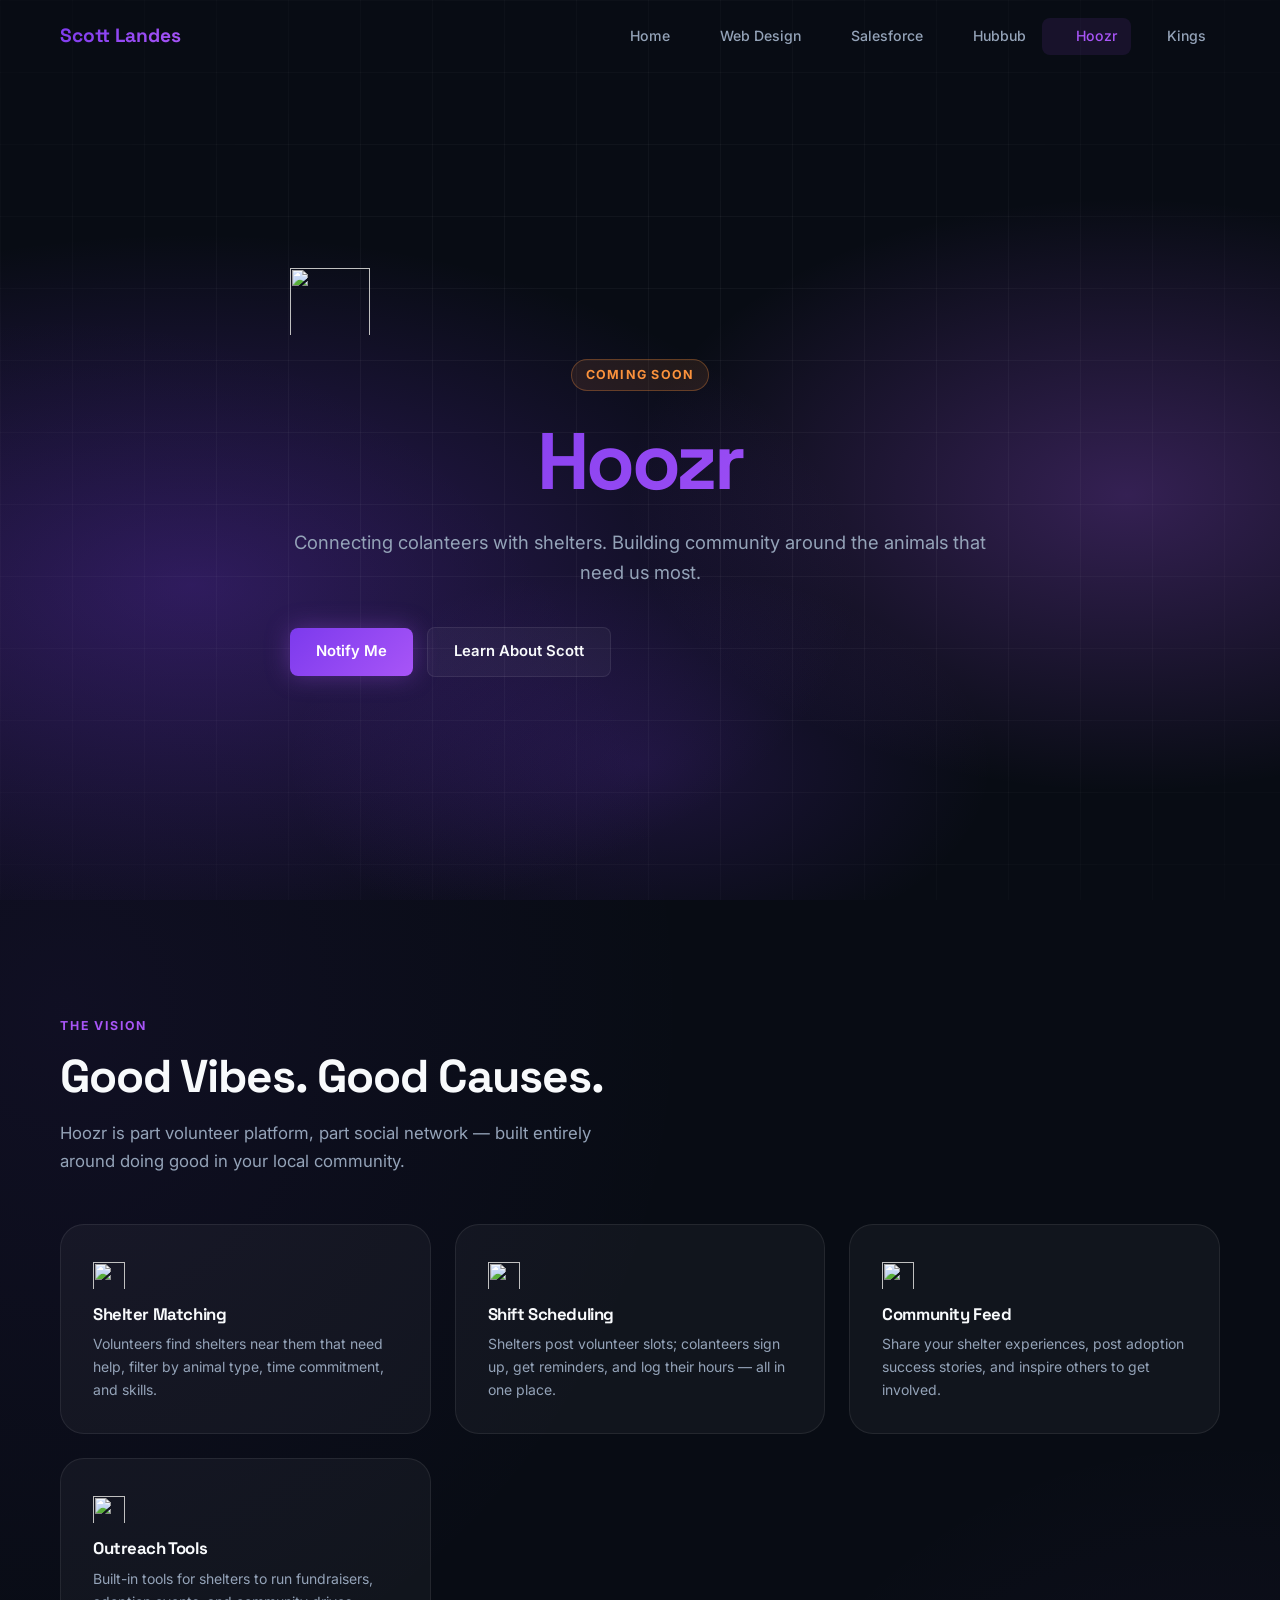
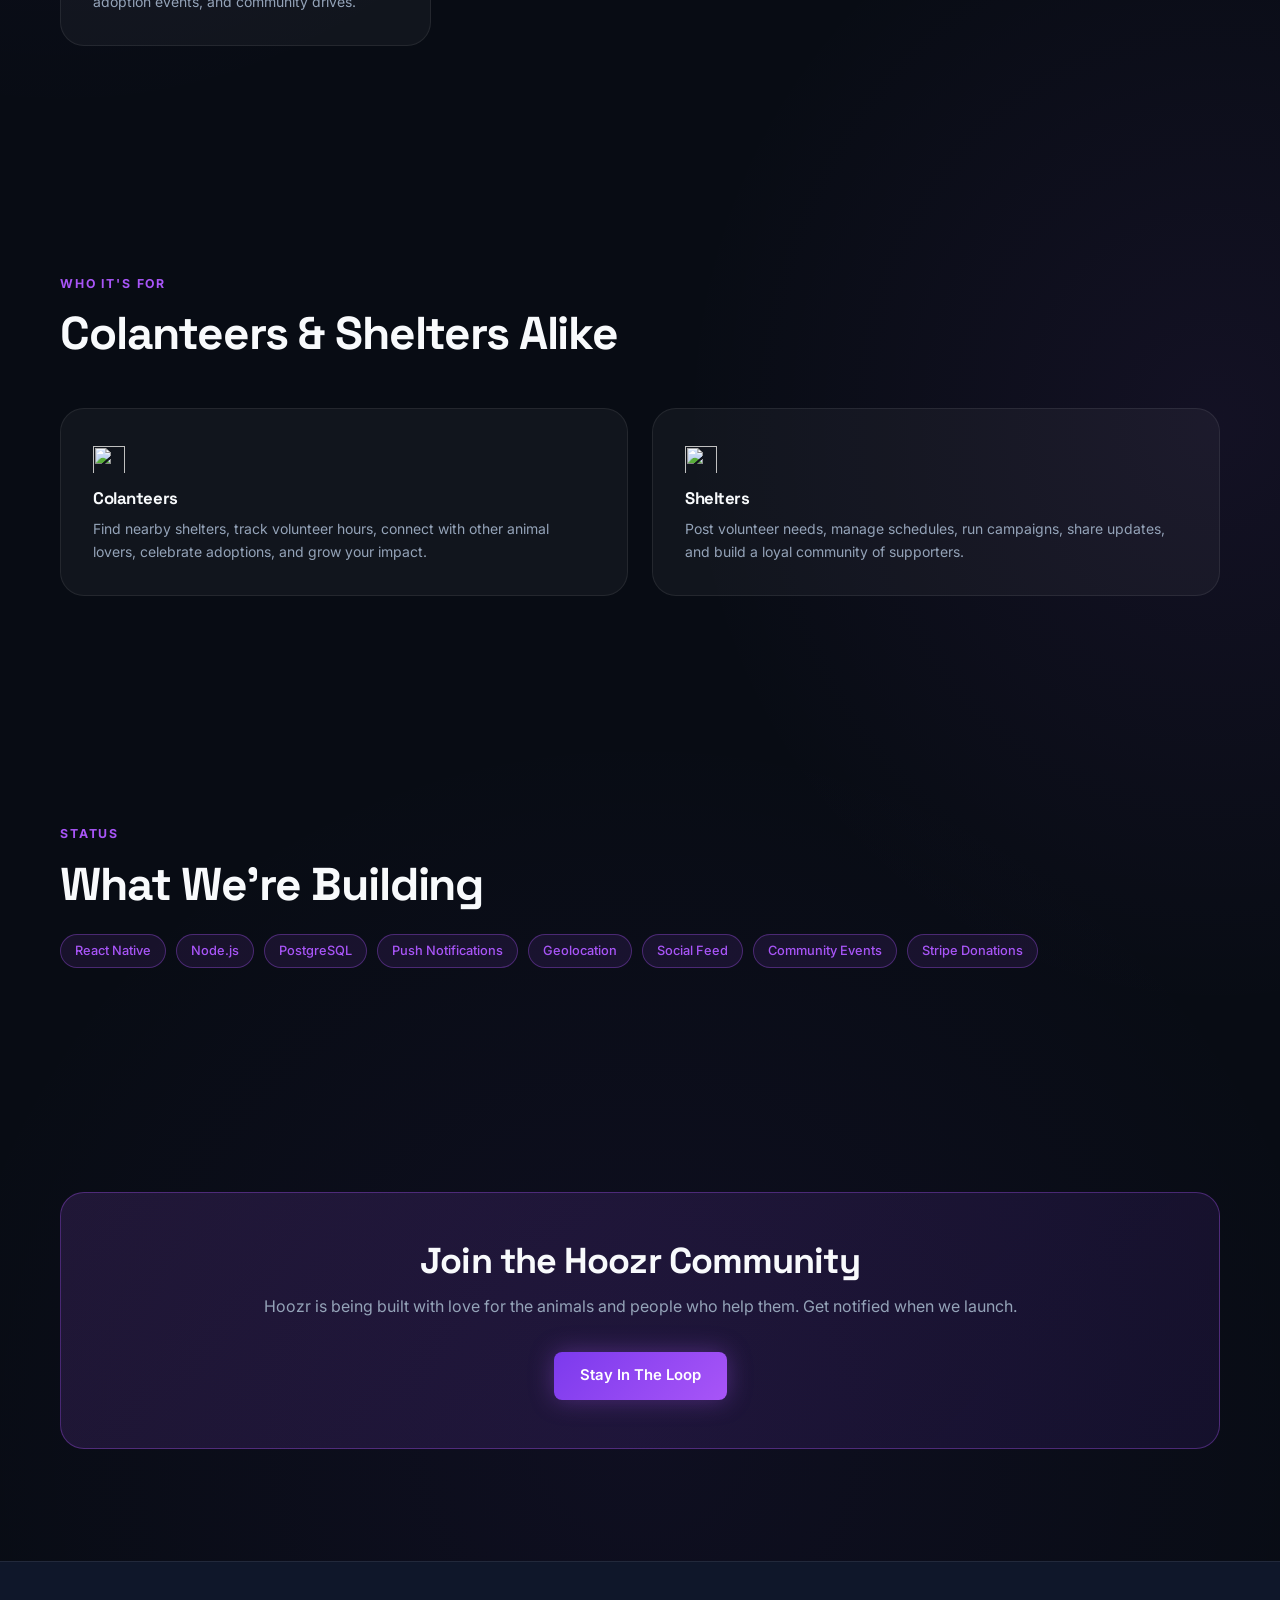
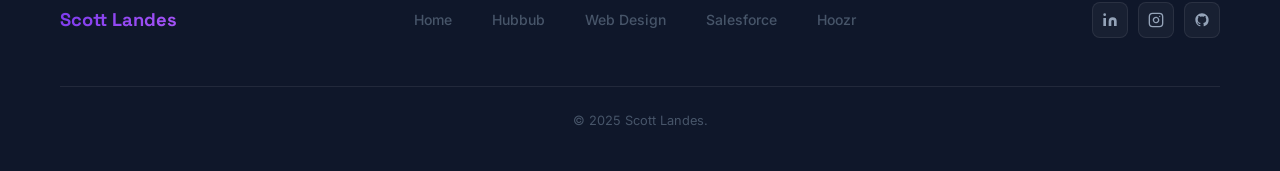
==== commit 839093fa: "Reorder nav (Web Design, Salesforce, Hubbub, Hoozr, Kings); add icons to mobile menu Co-Authored-By:" ====
--- a/pages/hoozr.html
+++ b/pages/hoozr.html
@@ -15,7 +15,7 @@
   <meta property="og:url" content="https://scottjlandes.com/pages/hoozr.html" />
   <meta property="og:title" content="Hoozr | Community Outreach App | Coming Soon | Scott Landes" />
   <meta property="og:description" content="Hoozr is a community platform in development connecting volunteers with animal shelters and building social networks around local outreach." />
-  <meta property="og:site_name" content="Scott J. Landes" />
+  <meta property="og:site_name" content="Scott Landes" />
 
   <!-- Twitter Card -->
   <meta name="twitter:card" content="summary_large_image" />
@@ -61,15 +61,15 @@
     <nav class="nav" aria-label="Main navigation">
       <div class="container">
         <div class="nav__inner">
-          <a href="../index.html" class="nav__logo" aria-label="Scott J. Landes — Home">Scott J. Landes</a>
+          <a href="../index.html" class="nav__logo" aria-label="Scott Landes — Home">Scott Landes</a>
 
           <ul class="nav__links" role="list">
             <li><a href="../index.html" class="nav__link">Home</a></li>
-            <li><a href="hubbub.html" class="nav__link">Hubbub</a></li>
-            <li><a href="web-design.html" class="nav__link">Web Design</a></li>
-            <li><a href="salesforce.html" class="nav__link">Salesforce</a></li>
-            <li><a href="hoozr.html" class="nav__link active" aria-current="page">Hoozr</a></li>
-            <li><a href="kings.html" class="nav__link">Kings</a></li>
+            <li><a href="web-design.html" class="nav__link"><img src="../images/icons/icon-web-design.svg" alt="" width="14" height="14">Web Design</a></li>
+            <li><a href="salesforce.html" class="nav__link"><img src="../images/icons/icon-salesforce.svg" alt="" width="14" height="14">Salesforce</a></li>
+            <li><a href="hubbub.html" class="nav__link"><img src="../images/icons/icon-hubbub.svg" alt="" width="14" height="14">Hubbub</a></li>
+            <li><a href="hoozr.html" class="nav__link active" aria-current="page"><img src="../images/icons/icon-hoozr.svg" alt="" width="14" height="14">Hoozr</a></li>
+            <li><a href="kings.html" class="nav__link"><img src="../images/icons/icon-kings.svg" alt="" width="14" height="14">Kings</a></li>
           </ul>
 
           <button class="nav__ham" aria-label="Open mobile menu" aria-expanded="false">
@@ -84,11 +84,11 @@
     <!-- Mobile overlay menu -->
     <div class="nav__mobile" aria-hidden="true">
       <a href="../index.html" class="nav__mobile-link">Home</a>
-      <a href="hubbub.html" class="nav__mobile-link">Hubbub</a>
-      <a href="web-design.html" class="nav__mobile-link">Web Design</a>
-      <a href="salesforce.html" class="nav__mobile-link">Salesforce</a>
-      <a href="hoozr.html" class="nav__mobile-link">Hoozr</a>
-      <a href="kings.html" class="nav__mobile-link">Kings</a>
+      <a href="web-design.html" class="nav__mobile-link"><img src="../images/icons/icon-web-design.svg" alt="" width="28" height="28">Web Design</a>
+      <a href="salesforce.html" class="nav__mobile-link"><img src="../images/icons/icon-salesforce.svg" alt="" width="28" height="28">Salesforce</a>
+      <a href="hubbub.html" class="nav__mobile-link"><img src="../images/icons/icon-hubbub.svg" alt="" width="28" height="28">Hubbub</a>
+      <a href="hoozr.html" class="nav__mobile-link"><img src="../images/icons/icon-hoozr.svg" alt="" width="28" height="28">Hoozr</a>
+      <a href="kings.html" class="nav__mobile-link"><img src="../images/icons/icon-kings.svg" alt="" width="28" height="28">Kings</a>
     </div>
   </header>
 
@@ -103,7 +103,7 @@
 
       <div class="container">
         <div class="cs-hero__content reveal">
-          <div class="cs-hero__logo" aria-hidden="true">🐾</div>
+          <div class="cs-hero__logo" aria-hidden="true"><img src="../images/icons/icon-hoozr.svg" alt="" width="80" height="80"></div>
           <p class="cs-hero__tag">Coming Soon</p>
           <h1 class="cs-hero__title gradient-text">Hoozr</h1>
           <p class="cs-hero__desc">Connecting colanteers with shelters. Building community around the animals that need us most.</p>
@@ -127,25 +127,25 @@
         <div class="feature-grid">
 
           <div class="card reveal reveal-d1">
-            <div class="feature-card__icon" aria-hidden="true">🏠</div>
+            <div class="feature-card__icon" aria-hidden="true"><img src="../images/icons/icon-home.svg" alt="" width="32" height="32"></div>
             <h3 class="feature-card__title">Shelter Matching</h3>
             <p class="feature-card__desc">Volunteers find shelters near them that need help, filter by animal type, time commitment, and skills.</p>
           </div>
 
           <div class="card reveal reveal-d2">
-            <div class="feature-card__icon" aria-hidden="true">📅</div>
+            <div class="feature-card__icon" aria-hidden="true"><img src="../images/icons/icon-calendar.svg" alt="" width="32" height="32"></div>
             <h3 class="feature-card__title">Shift Scheduling</h3>
             <p class="feature-card__desc">Shelters post volunteer slots; colanteers sign up, get reminders, and log their hours — all in one place.</p>
           </div>
 
           <div class="card reveal reveal-d3">
-            <div class="feature-card__icon" aria-hidden="true">📸</div>
+            <div class="feature-card__icon" aria-hidden="true"><img src="../images/icons/icon-camera.svg" alt="" width="32" height="32"></div>
             <h3 class="feature-card__title">Community Feed</h3>
             <p class="feature-card__desc">Share your shelter experiences, post adoption success stories, and inspire others to get involved.</p>
           </div>
 
           <div class="card reveal reveal-d4">
-            <div class="feature-card__icon" aria-hidden="true">🤝</div>
+            <div class="feature-card__icon" aria-hidden="true"><img src="../images/icons/icon-users.svg" alt="" width="32" height="32"></div>
             <h3 class="feature-card__title">Outreach Tools</h3>
             <p class="feature-card__desc">Built-in tools for shelters to run fundraisers, adoption events, and community drives.</p>
           </div>
@@ -165,13 +165,13 @@
         <div class="feature-grid">
 
           <div class="card reveal reveal-d2">
-            <div class="feature-card__icon" aria-hidden="true">🙋</div>
+            <div class="feature-card__icon" aria-hidden="true"><img src="../images/icons/icon-user.svg" alt="" width="32" height="32"></div>
             <h3 class="feature-card__title">Colanteers</h3>
             <p class="feature-card__desc">Find nearby shelters, track volunteer hours, connect with other animal lovers, celebrate adoptions, and grow your impact.</p>
           </div>
 
           <div class="card reveal reveal-d3">
-            <div class="feature-card__icon" aria-hidden="true">🏡</div>
+            <div class="feature-card__icon" aria-hidden="true"><img src="../images/icons/icon-home.svg" alt="" width="32" height="32"></div>
             <h3 class="feature-card__title">Shelters</h3>
             <p class="feature-card__desc">Post volunteer needs, manage schedules, run campaigns, share updates, and build a loyal community of supporters.</p>
           </div>
@@ -223,14 +223,14 @@
     <div class="container">
       <div class="footer__inner">
 
-        <a href="../index.html" class="footer__logo" aria-label="Scott J. Landes — Back to home">Scott J. Landes</a>
+        <a href="../index.html" class="footer__logo" aria-label="Scott Landes — Back to home">Scott Landes</a>
 
         <nav class="footer__nav" aria-label="Footer navigation">
           <a href="../index.html">Home</a>
-          <a href="hubbub.html">Hubbub</a>
-          <a href="web-design.html">Web Design</a>
-          <a href="salesforce.html">Salesforce</a>
-          <a href="hoozr.html">Hoozr</a>
+          <a href="hubbub.html"><img src="../images/icons/icon-hubbub.svg" alt="" width="12" height="12">Hubbub</a>
+          <a href="web-design.html"><img src="../images/icons/icon-web-design.svg" alt="" width="12" height="12">Web Design</a>
+          <a href="salesforce.html"><img src="../images/icons/icon-salesforce.svg" alt="" width="12" height="12">Salesforce</a>
+          <a href="hoozr.html"><img src="../images/icons/icon-hoozr.svg" alt="" width="12" height="12">Hoozr</a>
         </nav>
 
         <div class="footer__social">
--- a/css/styles.css
+++ b/css/styles.css
@@ -10,16 +10,16 @@
   --bg-card:    rgba(255,255,255,0.04);
   --bg-card-h:  rgba(255,255,255,0.07);
 
-  --accent:     #6366f1;
-  --accent-2:   #06b6d4;
-  --gradient:   linear-gradient(135deg, #6366f1 0%, #06b6d4 100%);
+  --accent:     #a855f7;
+  --accent-2:   #7c3aed;
+  --gradient:   linear-gradient(135deg, #7c3aed 0%, #a855f7 100%);
 
   --text:       #f8fafc;
   --text-2:     #94a3b8;
   --text-muted: #475569;
 
   --border:     rgba(255,255,255,0.08);
-  --border-a:   rgba(99,102,241,0.35);
+  --border-a:   rgba(168,85,247,0.35);
 
   --font-body:  'Inter', -apple-system, BlinkMacSystemFont, sans-serif;
   --font-head:  'Space Grotesk', var(--font-body);
@@ -29,7 +29,7 @@
   --r-lg:  1.5rem;
 
   --shadow-card: 0 8px 32px rgba(0,0,0,0.45);
-  --shadow-glow: 0 0 48px rgba(99,102,241,0.18);
+  --shadow-glow: 0 0 48px rgba(168,85,247,0.18);
 
   --ease: cubic-bezier(0.4,0,0.2,1);
 }
@@ -41,7 +41,11 @@
 
 body {
   font-family: var(--font-body);
-  background: var(--bg);
+  background:
+    radial-gradient(ellipse 70% 30% at 5%  30%,  rgba(124,58,237,0.07) 0%, transparent 70%),
+    radial-gradient(ellipse 60% 25% at 95% 60%,  rgba(168,85,247,0.07) 0%, transparent 70%),
+    radial-gradient(ellipse 80% 30% at 50% 90%,  rgba(124,58,237,0.06) 0%, transparent 70%),
+    var(--bg);
   color: var(--text);
   line-height: 1.6;
   overflow-x: hidden;
@@ -117,6 +121,9 @@
 }
 
 .nav__link {
+  display: inline-flex;
+  align-items: center;
+  gap: 0.375rem;
   padding: 0.45rem 0.875rem;
   border-radius: var(--r-sm);
   font-size: 0.88rem;
@@ -126,7 +133,7 @@
 }
 
 .nav__link:hover { color: var(--text); background: rgba(255,255,255,0.06); }
-.nav__link.active { color: var(--accent); background: rgba(99,102,241,0.1); }
+.nav__link.active { color: var(--accent); background: rgba(168,85,247,0.1); }
 
 /* Hamburger */
 .nav__ham {
@@ -167,13 +174,18 @@
 }
 .nav__mobile.open { opacity: 1; pointer-events: all; }
 .nav__mobile-link {
+  display: inline-flex;
+  align-items: center;
+  gap: 0.625rem;
   font-family: var(--font-head);
   font-size: 2.25rem;
   font-weight: 700;
   color: var(--text-2);
   transition: color 0.15s;
 }
+.nav__mobile-link img { width: 28px; height: 28px; opacity: 0.7; transition: opacity 0.15s; }
 .nav__mobile-link:hover { color: var(--text); }
+.nav__mobile-link:hover img { opacity: 1; }
 
 /* ---- Hero ------------------------------------------------- */
 .hero {
@@ -189,8 +201,9 @@
   position: absolute;
   inset: 0;
   background:
-    radial-gradient(ellipse 90% 55% at 50% -10%, rgba(99,102,241,0.18) 0%, transparent 70%),
-    radial-gradient(ellipse 60% 40% at 85% 55%, rgba(6,182,212,0.1) 0%, transparent 65%);
+    radial-gradient(ellipse 80% 60% at 15% 65%,  rgba(124,58,237,0.32) 0%, transparent 65%),
+    radial-gradient(ellipse 65% 55% at 88% 55%,  rgba(168,85,247,0.28) 0%, transparent 60%),
+    radial-gradient(ellipse 50% 40% at 50% 85%,  rgba(124,58,237,0.18) 0%, transparent 55%);
   z-index: 0;
 }
 
@@ -198,8 +211,8 @@
   position: absolute;
   inset: 0;
   background-image:
-    linear-gradient(rgba(255,255,255,0.025) 1px, transparent 1px),
-    linear-gradient(90deg, rgba(255,255,255,0.025) 1px, transparent 1px);
+    linear-gradient(rgba(255,255,255,0.04) 1px, transparent 1px),
+    linear-gradient(90deg, rgba(255,255,255,0.04) 1px, transparent 1px);
   background-size: 72px 72px;
   mask-image: radial-gradient(ellipse 85% 85% at 50% 50%, black 30%, transparent 100%);
   -webkit-mask-image: radial-gradient(ellipse 85% 85% at 50% 50%, black 30%, transparent 100%);
@@ -219,7 +232,7 @@
   padding: 0.35rem 0.875rem;
   border-radius: 100px;
   border: 1px solid var(--border-a);
-  background: rgba(99,102,241,0.1);
+  background: rgba(168,85,247,0.1);
   color: var(--accent);
   font-size: 0.82rem;
   font-weight: 600;
@@ -304,11 +317,11 @@
 .btn-primary {
   background: var(--gradient);
   color: #fff;
-  box-shadow: 0 0 24px rgba(99,102,241,0.35);
+  box-shadow: 0 0 24px rgba(168,85,247,0.35);
 }
 .btn-primary:hover {
   transform: translateY(-2px);
-  box-shadow: 0 6px 36px rgba(99,102,241,0.5);
+  box-shadow: 0 6px 36px rgba(168,85,247,0.5);
 }
 
 .btn-ghost {
@@ -364,7 +377,7 @@
   border-radius: inherit;
   opacity: 0;
   transition: opacity 0.3s;
-  background: radial-gradient(circle at var(--mx,50%) var(--my,50%), rgba(99,102,241,0.09), transparent 65%);
+  background: radial-gradient(circle at var(--mx,50%) var(--my,50%), rgba(168,85,247,0.09), transparent 65%);
   pointer-events: none;
 }
 
@@ -446,7 +459,7 @@
   font-weight: 500;
   transition: border-color 0.15s, background 0.15s;
 }
-.skill-chip:hover { border-color: var(--border-a); background: rgba(99,102,241,0.07); }
+.skill-chip:hover { border-color: var(--border-a); background: rgba(168,85,247,0.07); }
 .skill-chip__icon { font-size: 1.25rem; }
 
 /* ---- Experience ------------------------------------------ */
@@ -600,8 +613,8 @@
   position: absolute;
   inset: 0;
   background:
-    radial-gradient(ellipse 70% 60% at 30% -20%, rgba(99,102,241,0.15) 0%, transparent 65%),
-    radial-gradient(ellipse 50% 40% at 80% 60%, rgba(6,182,212,0.08) 0%, transparent 60%);
+    radial-gradient(ellipse 75% 60% at 20% 70%,  rgba(168,85,247,0.30) 0%, transparent 65%),
+    radial-gradient(ellipse 55% 50% at 85% 55%,  rgba(124,58,237,0.22) 0%, transparent 60%);
 }
 
 .page-hero__content { position: relative; z-index: 1; }
@@ -652,14 +665,14 @@
   border-radius: 100px;
   font-size: 0.8rem;
   font-weight: 500;
-  background: rgba(99,102,241,0.1);
+  background: rgba(168,85,247,0.1);
   border: 1px solid var(--border-a);
   color: var(--accent);
 }
 
 /* ---- CTA Banner ------------------------------------------ */
 .cta-banner {
-  background: linear-gradient(135deg, rgba(99,102,241,0.15) 0%, rgba(6,182,212,0.1) 100%);
+  background: linear-gradient(135deg, rgba(168,85,247,0.15) 0%, rgba(124,58,237,0.1) 100%);
   border: 1px solid var(--border-a);
   border-radius: var(--r-lg);
   padding: 3rem;
@@ -707,7 +720,7 @@
 }
 
 .footer__nav { display: flex; gap: 1.375rem; flex-wrap: wrap; }
-.footer__nav a { color: var(--text-muted); font-size: 0.875rem; font-weight: 500; transition: color 0.15s; }
+.footer__nav a { display: inline-flex; align-items: center; gap: 0.375rem; color: var(--text-muted); font-size: 0.875rem; font-weight: 500; transition: color 0.15s; }
 .footer__nav a:hover { color: var(--text); }
 
 .footer__social { display: flex; gap: 0.625rem; }
@@ -733,6 +746,14 @@
   color: var(--text-muted);
 }
 
+/* ---- Icons ----------------------------------------------- */
+.proj-card__icon img    { width: 28px; height: 28px; }
+.feature-card__icon img { width: 32px; height: 32px; }
+.skill-chip__icon img   { width: 20px; height: 20px; }
+.cs-hero__logo img      { width: 80px; height: 80px; }
+.nav__link img,
+.footer__nav a img      { pointer-events: none; opacity: 0.85; }
+
 /* ---- Divider --------------------------------------------- */
 .divider { height: 1px; background: var(--border); margin: 1rem 0; }
 
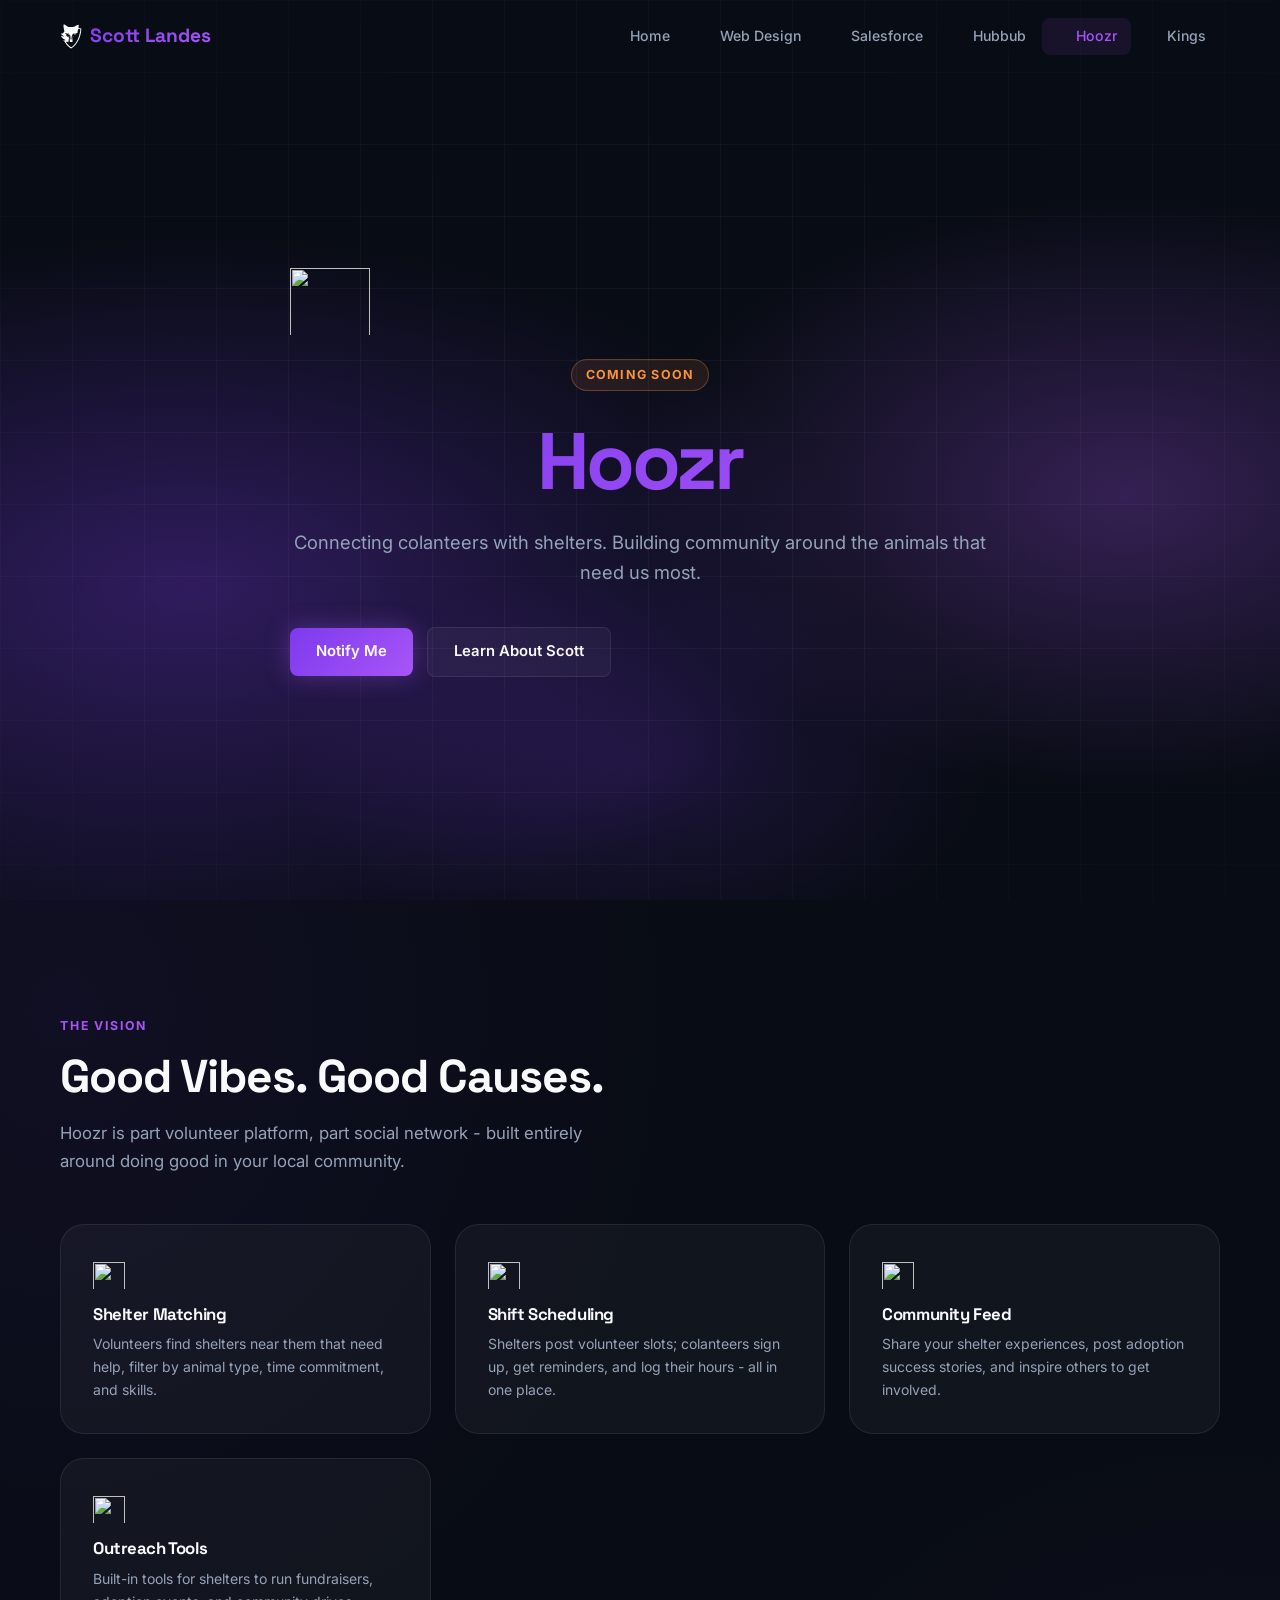
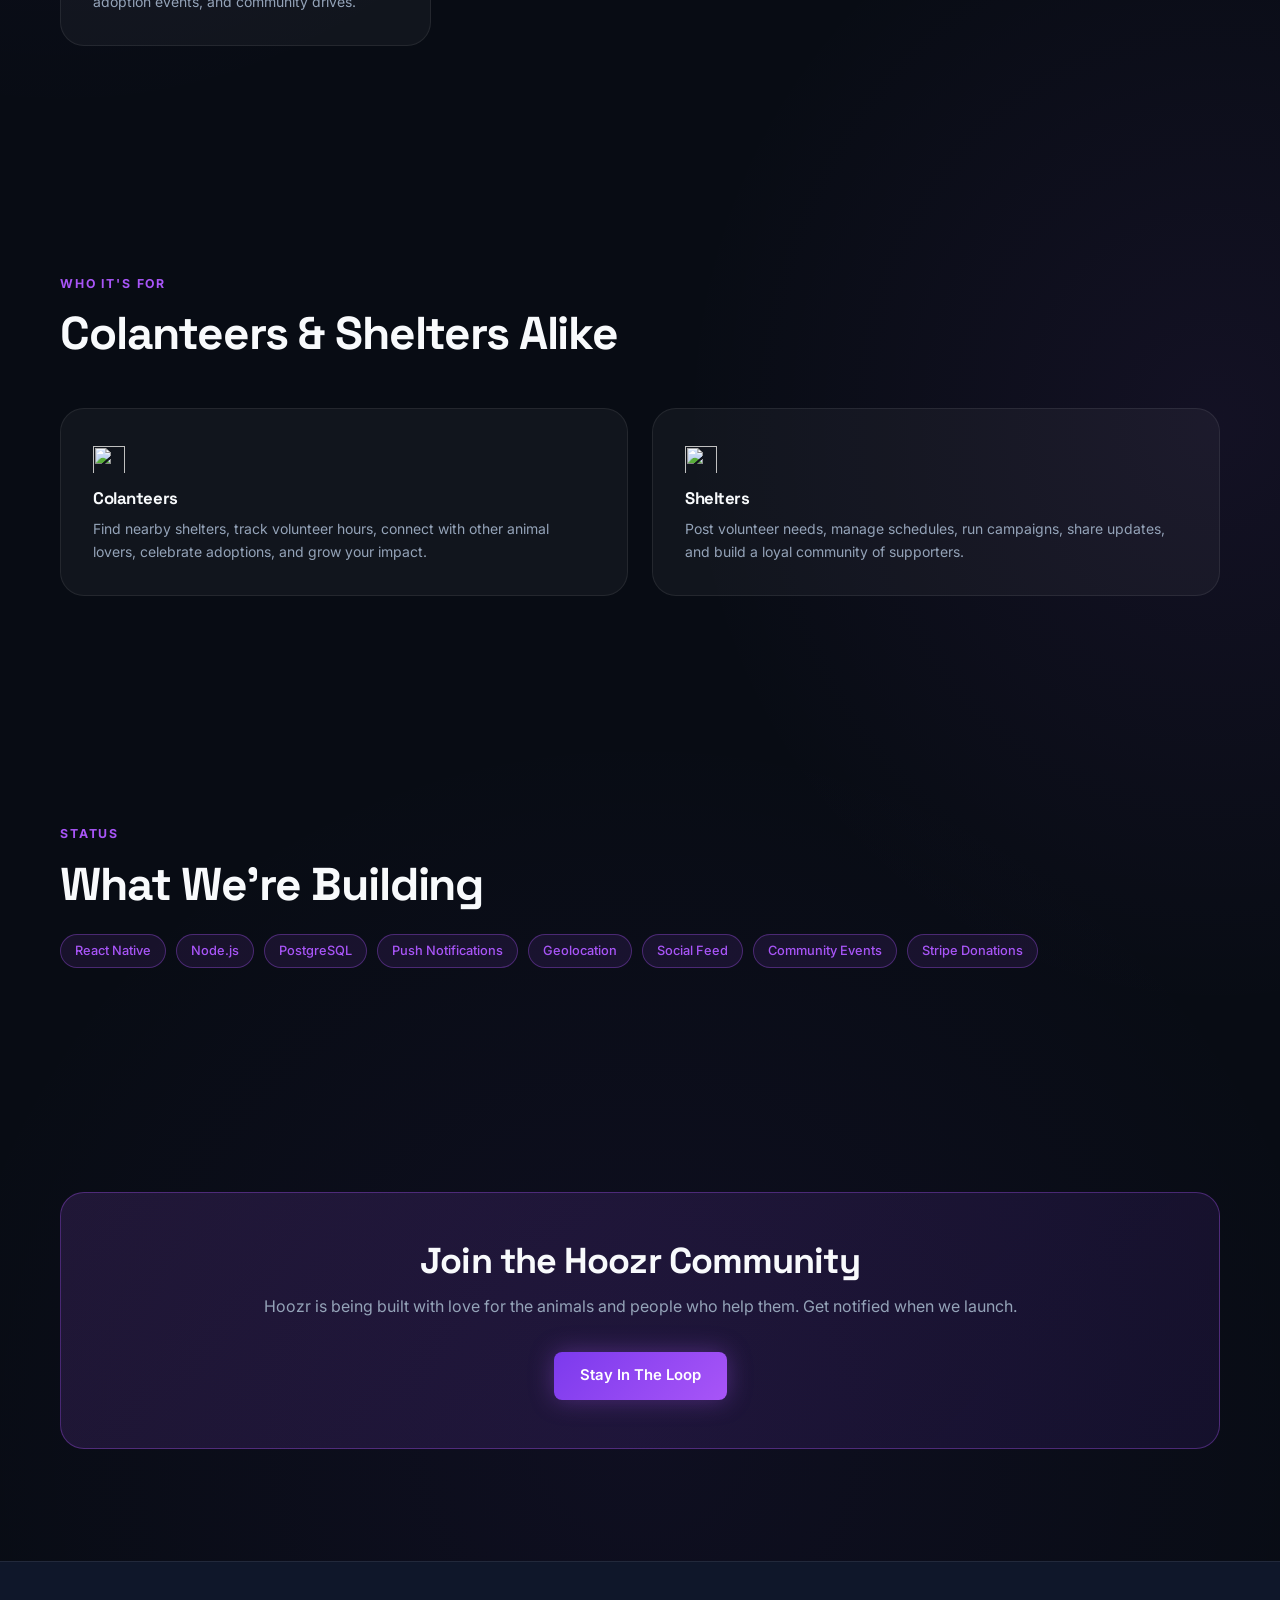
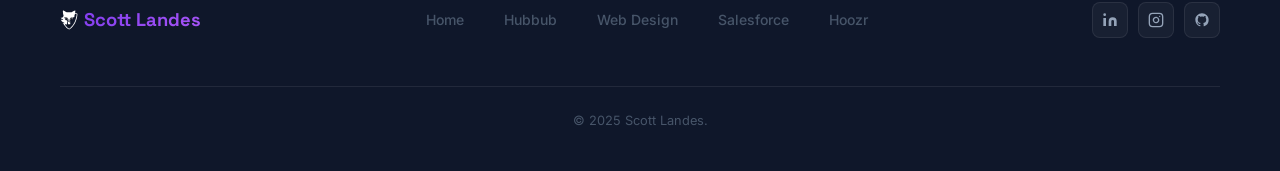
==== commit ed22509e: "Add logo to nav and footer; fix SVG eye sizing and colors for dark background Co-Authored-By: Claude" ====
--- a/pages/hoozr.html
+++ b/pages/hoozr.html
@@ -61,10 +61,10 @@
     <nav class="nav" aria-label="Main navigation">
       <div class="container">
         <div class="nav__inner">
-          <a href="../index.html" class="nav__logo" aria-label="Scott Landes — Home">Scott Landes</a>
+          <a href="../index.html" class="nav__logo" aria-label="Scott Landes - Home"><img src="../images/icons/icon-logo.svg" alt="" width="22" height="24">Scott Landes</a>
 
           <ul class="nav__links" role="list">
-            <li><a href="../index.html" class="nav__link">Home</a></li>
+            <li><a href="../index.html" class="nav__link"><img src="../images/icons/icon-home.svg" alt="" width="14" height="14">Home</a></li>
             <li><a href="web-design.html" class="nav__link"><img src="../images/icons/icon-web-design.svg" alt="" width="14" height="14">Web Design</a></li>
             <li><a href="salesforce.html" class="nav__link"><img src="../images/icons/icon-salesforce.svg" alt="" width="14" height="14">Salesforce</a></li>
             <li><a href="hubbub.html" class="nav__link"><img src="../images/icons/icon-hubbub.svg" alt="" width="14" height="14">Hubbub</a></li>
@@ -83,7 +83,7 @@
 
     <!-- Mobile overlay menu -->
     <div class="nav__mobile" aria-hidden="true">
-      <a href="../index.html" class="nav__mobile-link">Home</a>
+      <a href="../index.html" class="nav__mobile-link"><img src="../images/icons/icon-home.svg" alt="" width="28" height="28">Home</a>
       <a href="web-design.html" class="nav__mobile-link"><img src="../images/icons/icon-web-design.svg" alt="" width="28" height="28">Web Design</a>
       <a href="salesforce.html" class="nav__mobile-link"><img src="../images/icons/icon-salesforce.svg" alt="" width="28" height="28">Salesforce</a>
       <a href="hubbub.html" class="nav__mobile-link"><img src="../images/icons/icon-hubbub.svg" alt="" width="28" height="28">Hubbub</a>
@@ -97,7 +97,7 @@
     <!-- ============================================================
          Coming Soon Hero
     ============================================================ -->
-    <section class="cs-hero" aria-label="Hoozr — Coming Soon">
+    <section class="cs-hero" aria-label="Hoozr - Coming Soon">
       <div class="hero__bg"></div>
       <div class="hero__grid"></div>
 
@@ -122,7 +122,7 @@
       <div class="container">
         <p class="label reveal">The Vision</p>
         <h2 class="section-title reveal reveal-d1" id="hoozr-vision-title">Good Vibes. Good Causes.</h2>
-        <p class="section-desc reveal reveal-d2">Hoozr is part volunteer platform, part social network — built entirely around doing good in your local community.</p>
+        <p class="section-desc reveal reveal-d2">Hoozr is part volunteer platform, part social network - built entirely around doing good in your local community.</p>
 
         <div class="feature-grid">
 
@@ -135,7 +135,7 @@
           <div class="card reveal reveal-d2">
             <div class="feature-card__icon" aria-hidden="true"><img src="../images/icons/icon-calendar.svg" alt="" width="32" height="32"></div>
             <h3 class="feature-card__title">Shift Scheduling</h3>
-            <p class="feature-card__desc">Shelters post volunteer slots; colanteers sign up, get reminders, and log their hours — all in one place.</p>
+            <p class="feature-card__desc">Shelters post volunteer slots; colanteers sign up, get reminders, and log their hours - all in one place.</p>
           </div>
 
           <div class="card reveal reveal-d3">
@@ -223,7 +223,7 @@
     <div class="container">
       <div class="footer__inner">
 
-        <a href="../index.html" class="footer__logo" aria-label="Scott Landes — Back to home">Scott Landes</a>
+        <a href="../index.html" class="footer__logo" aria-label="Scott Landes - Back to home"><img src="../images/icons/icon-logo.svg" alt="" width="18" height="20">Scott Landes</a>
 
         <nav class="footer__nav" aria-label="Footer navigation">
           <a href="../index.html">Home</a>
--- a/css/styles.css
+++ b/css/styles.css
@@ -104,6 +104,9 @@
 }
 
 .nav__logo {
+  display: inline-flex;
+  align-items: center;
+  gap: 0.5rem;
   font-family: var(--font-head);
   font-size: 1.2rem;
   font-weight: 700;
@@ -113,6 +116,7 @@
   background-clip: text;
   flex-shrink: 0;
 }
+.nav__logo img { flex-shrink: 0; }
 
 .nav__links {
   display: flex;
@@ -391,9 +395,20 @@
 /* ---- Project Cards --------------------------------------- */
 .projects-grid {
   display: grid;
-  grid-template-columns: repeat(auto-fit, minmax(270px, 1fr));
+  grid-template-columns: repeat(6, 1fr);
   gap: 1.375rem;
   margin-top: 3rem;
+}
+.proj-card--live { grid-column: span 3; }
+.proj-card--soon { grid-column: span 2; }
+
+@media (max-width: 900px) {
+  .proj-card--live,
+  .proj-card--soon { grid-column: span 6; }
+}
+@media (min-width: 901px) and (max-width: 1100px) {
+  .proj-card--soon { grid-column: span 3; }
+  .proj-card--live { grid-column: span 3; }
 }
 
 .proj-card { cursor: pointer; }
@@ -441,11 +456,23 @@
 
 /* ---- Skills Grid ----------------------------------------- */
 .skills-grid {
-  display: grid;
-  grid-template-columns: repeat(auto-fill, minmax(195px, 1fr));
-  gap: 0.875rem;
+  display: flex;
+  flex-wrap: wrap;
+  gap: 0.75rem;
   margin-top: 2.5rem;
 }
+.skill-category {
+  flex: 0 0 100%;
+  font-size: 0.72rem;
+  font-weight: 700;
+  text-transform: uppercase;
+  letter-spacing: 0.12em;
+  color: var(--accent);
+  padding-top: 1.75rem;
+  border-top: 1px solid var(--border);
+  margin-bottom: 0.125rem;
+}
+.skill-category:first-child { padding-top: 0; border-top: none; }
 
 .skill-chip {
   display: flex;
@@ -693,6 +720,7 @@
 .reveal-d2 { transition-delay: 0.2s; }
 .reveal-d3 { transition-delay: 0.3s; }
 .reveal-d4 { transition-delay: 0.4s; }
+.reveal-d5 { transition-delay: 0.5s; }
 
 /* ---- Footer ---------------------------------------------- */
 .footer {
@@ -710,6 +738,9 @@
 }
 
 .footer__logo {
+  display: inline-flex;
+  align-items: center;
+  gap: 0.4rem;
   font-family: var(--font-head);
   font-size: 1.15rem;
   font-weight: 700;
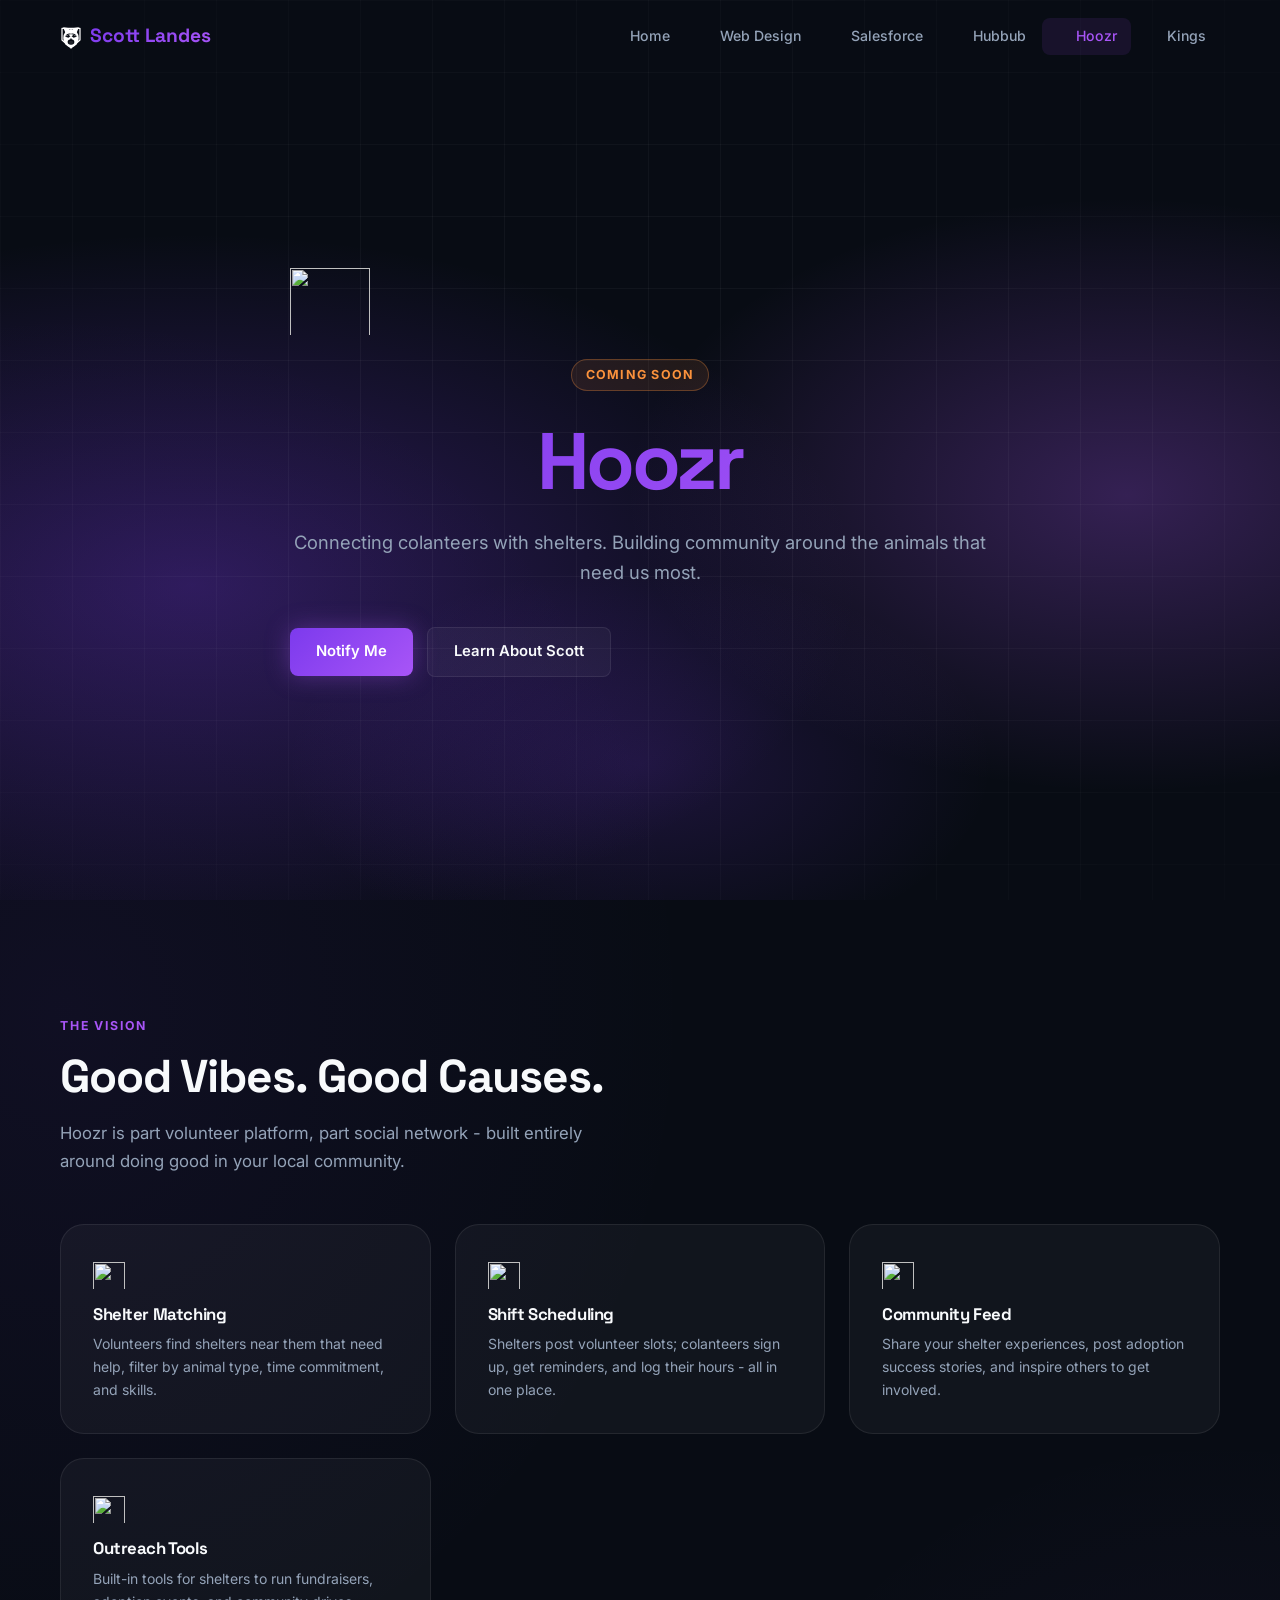
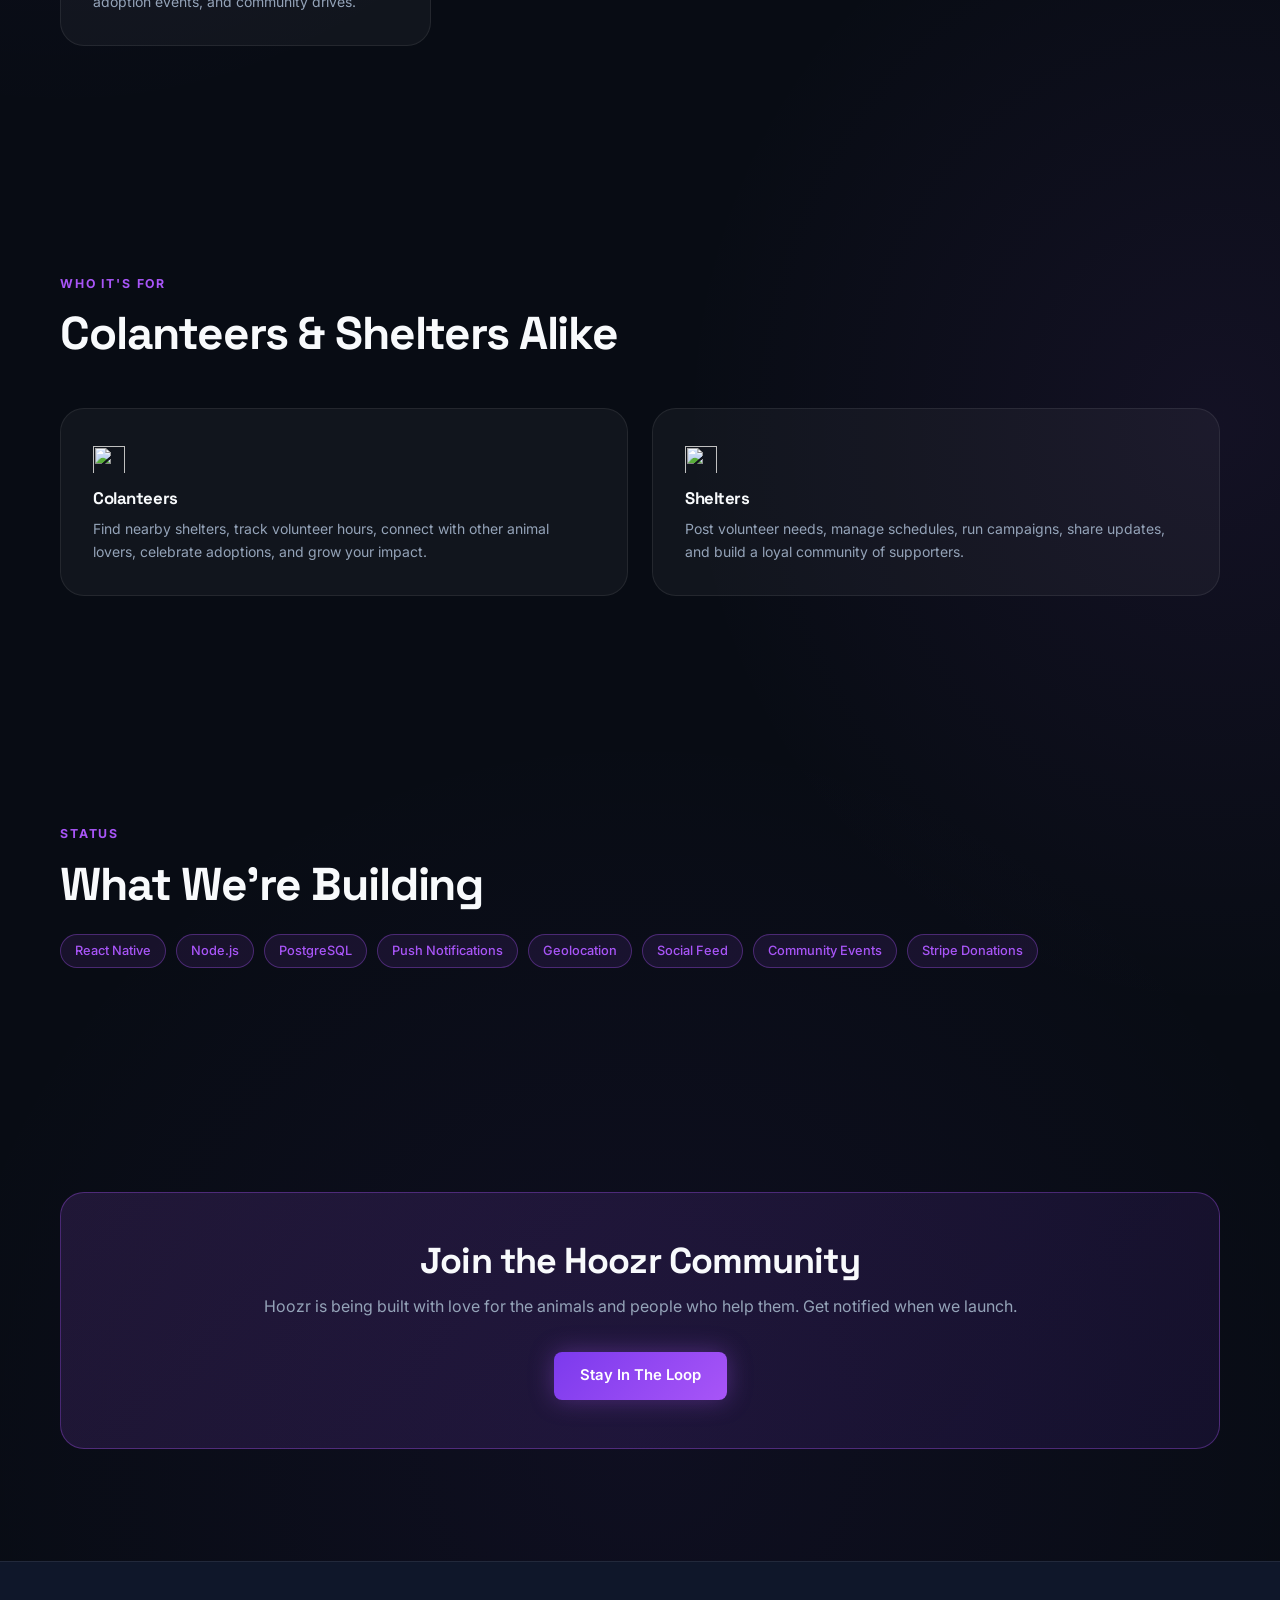
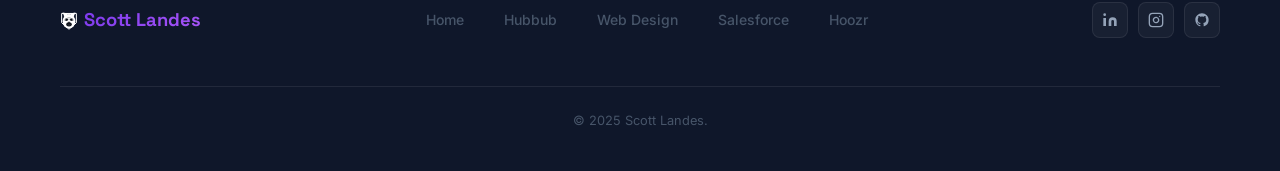
==== commit 5a0e225a: "Fix logo layout and redesign wolf-in-shield icon - Wrap 'Scott Landes' text in <span> in all nav/foo" ====
--- a/pages/hoozr.html
+++ b/pages/hoozr.html
@@ -61,7 +61,7 @@
     <nav class="nav" aria-label="Main navigation">
       <div class="container">
         <div class="nav__inner">
-          <a href="../index.html" class="nav__logo" aria-label="Scott Landes - Home"><img src="../images/icons/icon-logo.svg" alt="" width="22" height="24">Scott Landes</a>
+          <a href="../index.html" class="nav__logo" aria-label="Scott Landes - Home"><img src="../images/icons/icon-logo.svg" alt="" width="22" height="24"><span>Scott Landes</span></a>
 
           <ul class="nav__links" role="list">
             <li><a href="../index.html" class="nav__link"><img src="../images/icons/icon-home.svg" alt="" width="14" height="14">Home</a></li>
@@ -223,7 +223,7 @@
     <div class="container">
       <div class="footer__inner">
 
-        <a href="../index.html" class="footer__logo" aria-label="Scott Landes - Back to home"><img src="../images/icons/icon-logo.svg" alt="" width="18" height="20">Scott Landes</a>
+        <a href="../index.html" class="footer__logo" aria-label="Scott Landes - Back to home"><img src="../images/icons/icon-logo.svg" alt="" width="18" height="20"><span>Scott Landes</span></a>
 
         <nav class="footer__nav" aria-label="Footer navigation">
           <a href="../index.html">Home</a>
--- a/css/styles.css
+++ b/css/styles.css
@@ -107,6 +107,11 @@
   display: inline-flex;
   align-items: center;
   gap: 0.5rem;
+  flex-shrink: 0;
+  text-decoration: none;
+}
+.nav__logo img { flex-shrink: 0; }
+.nav__logo span {
   font-family: var(--font-head);
   font-size: 1.2rem;
   font-weight: 700;
@@ -114,9 +119,7 @@
   -webkit-background-clip: text;
   -webkit-text-fill-color: transparent;
   background-clip: text;
-  flex-shrink: 0;
-}
-.nav__logo img { flex-shrink: 0; }
+}
 
 .nav__links {
   display: flex;
@@ -741,6 +744,9 @@
   display: inline-flex;
   align-items: center;
   gap: 0.4rem;
+  text-decoration: none;
+}
+.footer__logo span {
   font-family: var(--font-head);
   font-size: 1.15rem;
   font-weight: 700;
